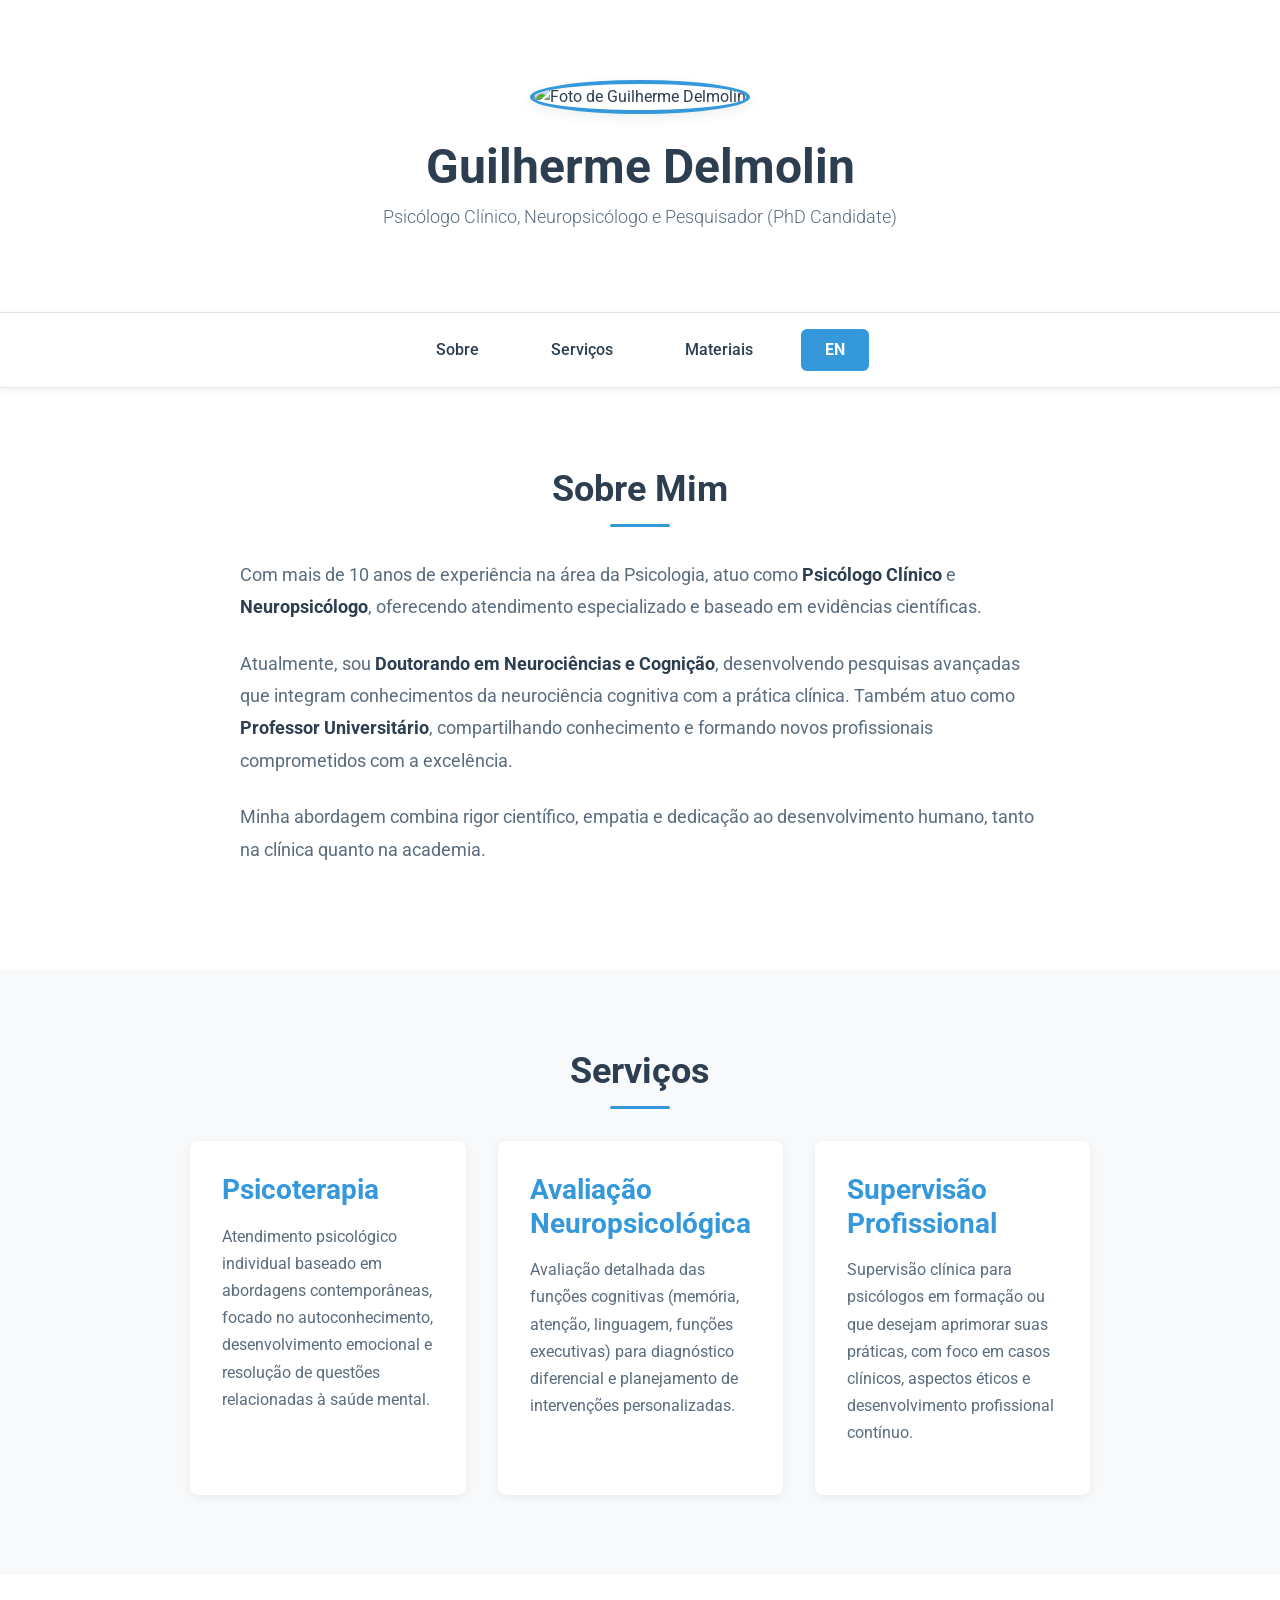
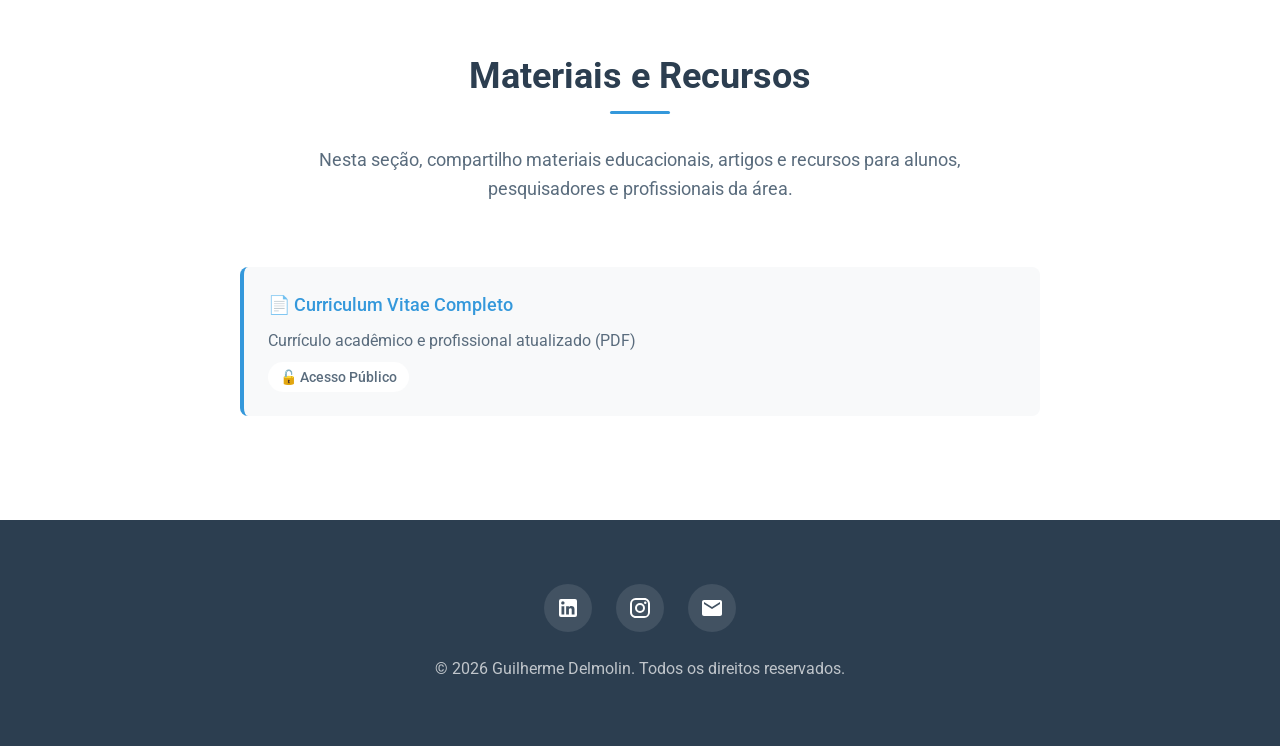
==== index.html @ b28195f4 "Site profissional bilíngue - Guilherme Delmolin" ====
<!DOCTYPE html>
<html lang="pt-BR">
<head>
    <meta charset="UTF-8">
    <meta name="viewport" content="width=device-width, initial-scale=1.0">
    <meta name="description" content="Guilherme Delmolin - Psicólogo Clínico, Neuropsicólogo e Pesquisador (PhD Candidate). Especialista em Psicoterapia, Avaliação Neuropsicológica e Supervisão Profissional com mais de 10 anos de experiência.">
    <meta name="keywords" content="psicólogo, neuropsicólogo, psicoterapia, avaliação neuropsicológica, neurociências, cognição, PhD, pesquisador, professor universitário">
    <meta name="author" content="Guilherme Delmolin">
    
    <!-- Open Graph / Facebook -->
    <meta property="og:type" content="website">
    <meta property="og:url" content="https://delmolin.github.io/">
    <meta property="og:title" content="Guilherme Delmolin - Psicólogo Clínico e Neuropsicólogo">
    <meta property="og:description" content="Psicólogo Clínico, Neuropsicólogo e Pesquisador (PhD Candidate) com mais de 10 anos de experiência.">
    <meta property="og:image" content="https://delmolin.github.io/assets/profile.jpg">
    
    <!-- Twitter -->
    <meta property="twitter:card" content="summary_large_image">
    <meta property="twitter:url" content="https://delmolin.github.io/">
    <meta property="twitter:title" content="Guilherme Delmolin - Psicólogo Clínico e Neuropsicólogo">
    <meta property="twitter:description" content="Psicólogo Clínico, Neuropsicólogo e Pesquisador (PhD Candidate) com mais de 10 anos de experiência.">
    <meta property="twitter:image" content="https://delmolin.github.io/assets/profile.jpg">
    
    <!-- Canonical URL -->
    <link rel="canonical" href="https://delmolin.github.io/">
    
    <title>Guilherme Delmolin - Psicólogo Clínico e Neuropsicólogo</title>
    <link rel="stylesheet" href="style.css">
    <link rel="preconnect" href="https://fonts.googleapis.com">
    <link rel="preconnect" href="https://fonts.gstatic.com" crossorigin>
    <link href="https://fonts.googleapis.com/css2?family=Roboto:wght@300;400;500;700&display=swap" rel="stylesheet">
    
    <!-- Google Analytics -->
    <script async src="https://www.googletagmanager.com/gtag/js?id=G-TLR7DWZ86G"></script>
    <script>
        window.dataLayer = window.dataLayer || [];
        function gtag(){dataLayer.push(arguments);}
        gtag('js', new Date());
        gtag('config', 'G-TLR7DWZ86G');
    </script>
    
    <!-- Structured Data - Schema.org -->
    <script type="application/ld+json">
    {
        "@context": "https://schema.org",
        "@type": "Person",
        "name": "Guilherme Delmolin",
        "jobTitle": "Psicólogo Clínico e Neuropsicólogo",
        "description": "PhD Candidate em Neurociências e Cognição, Professor Universitário",
        "url": "https://delmolin.github.io/",
        "image": "https://delmolin.github.io/assets/profile.jpg",
        "email": "psico.delmolin@gmail.com",
        "sameAs": [
            "https://www.linkedin.com/in/guilhermedelmolin/",
            "https://www.instagram.com/musicadamente"
        ],
        "alumniOf": "Universidade",
        "knowsAbout": ["Psicologia Clínica", "Neuropsicologia", "Neurociências", "Cognição"],
        "memberOf": {
            "@type": "Organization",
            "name": "UFABC"
        }
    }
    </script>
</head>
<body>
    <!-- Header -->
    <header class="header">
        <div class="container">
            <img src="assets/profile.jpg" alt="Foto de Guilherme Delmolin" class="profile-photo">
            <h1 class="name">Guilherme Delmolin</h1>
            <p class="subtitle">Psicólogo Clínico, Neuropsicólogo e Pesquisador (PhD Candidate)</p>
        </div>
    </header>

    <!-- Navigation -->
    <nav class="nav">
        <div class="container">
            <ul class="nav-list">
                <li><a href="#sobre" class="nav-link">Sobre</a></li>
                <li><a href="#servicos" class="nav-link">Serviços</a></li>
                <li><a href="#materiais" class="nav-link">Materiais</a></li>
                <li><a href="en/index.html" class="nav-link lang-switch">EN</a></li>
            </ul>
        </div>
    </nav>

    <!-- Main Content -->
    <main>
        <!-- Seção Sobre -->
        <section id="sobre" class="section section-about">
            <div class="container">
                <h2 class="section-title">Sobre Mim</h2>
                <div class="about-content">
                    <p>
                        Com mais de 10 anos de experiência na área da Psicologia, atuo como <strong>Psicólogo Clínico</strong> e <strong>Neuropsicólogo</strong>, 
                        oferecendo atendimento especializado e baseado em evidências científicas.
                    </p>
                    <p>
                        Atualmente, sou <strong>Doutorando em Neurociências e Cognição</strong>, desenvolvendo pesquisas avançadas que integram 
                        conhecimentos da neurociência cognitiva com a prática clínica. Também atuo como <strong>Professor Universitário</strong>, 
                        compartilhando conhecimento e formando novos profissionais comprometidos com a excelência.
                    </p>
                    <p>
                        Minha abordagem combina rigor científico, empatia e dedicação ao desenvolvimento humano, tanto na clínica quanto na academia.
                    </p>
                </div>
            </div>
        </section>

        <!-- Seção Serviços -->
        <section id="servicos" class="section section-services">
            <div class="container">
                <h2 class="section-title">Serviços</h2>
                <div class="services-grid">
                    <article class="service-card">
                        <h3 class="service-title">Psicoterapia</h3>
                        <p class="service-description">
                            Atendimento psicológico individual baseado em abordagens contemporâneas, focado no autoconhecimento, 
                            desenvolvimento emocional e resolução de questões relacionadas à saúde mental.
                        </p>
                    </article>

                    <article class="service-card">
                        <h3 class="service-title">Avaliação Neuropsicológica</h3>
                        <p class="service-description">
                            Avaliação detalhada das funções cognitivas (memória, atenção, linguagem, funções executivas) 
                            para diagnóstico diferencial e planejamento de intervenções personalizadas.
                        </p>
                    </article>

                    <article class="service-card">
                        <h3 class="service-title">Supervisão Profissional</h3>
                        <p class="service-description">
                            Supervisão clínica para psicólogos em formação ou que desejam aprimorar suas práticas, 
                            com foco em casos clínicos, aspectos éticos e desenvolvimento profissional contínuo.
                        </p>
                    </article>
                </div>
            </div>
        </section>

        <!-- Seção Materiais -->
        <section id="materiais" class="section section-materials">
            <div class="container">
                <h2 class="section-title">Materiais e Recursos</h2>
                <p class="materials-intro">
                    Nesta seção, compartilho materiais educacionais, artigos e recursos para alunos, 
                    pesquisadores e profissionais da área.
                </p>
                
                <!-- 
                ═══════════════════════════════════════════════════════════════════════════════
                📚 TUTORIAL: Como Adicionar Novos Links do Google Drive
                ═══════════════════════════════════════════════════════════════════════════════
                
                PASSO 1: Prepare o link do Google Drive
                ─────────────────────────────────────────────────
                1. Acesse seu Google Drive e localize o arquivo/pasta
                2. Clique com botão direito → "Compartilhar"
                3. Defina as permissões:
                   • Público: "Qualquer pessoa com o link"
                   • Restrito: "Restrito" (apenas pessoas específicas)
                4. Copie o link gerado
                
                PASSO 2: Adicione o item na lista abaixo
                ─────────────────────────────────────────────────
                Use este modelo (copie e cole):
                
                    <li class="material-item">
                        <a href="SEU_LINK_AQUI" target="_blank" rel="noopener noreferrer" class="material-link">
                            📄 Título do Material
                        </a>
                        <span class="material-description">Breve descrição do conteúdo</span>
                        <span class="material-access">🔓 Acesso Público</span>
                    </li>
                
                PASSO 3: Personalize o conteúdo
                ─────────────────────────────────────────────────
                • Substitua "SEU_LINK_AQUI" pelo link do Google Drive
                • Altere "Título do Material" para o nome do documento
                • Escreva uma descrição breve (1 linha)
                • Troque o ícone de acesso:
                  🔓 Acesso Público  OU  🔒 Restrito a Alunos
                
                EXEMPLO COMPLETO:
                ─────────────────────────────────────────────────
                
                    <li class="material-item">
                        <a href="https://drive.google.com/file/d/ABC123/view?usp=sharing" 
                           target="_blank" rel="noopener noreferrer" class="material-link">
                            📄 Slides - Introdução à Neuropsicologia
                        </a>
                        <span class="material-description">Material de apoio para aula inaugural (PDF, 45 slides)</span>
                        <span class="material-access">🔒 Restrito a Alunos</span>
                    </li>
                
                DICAS:
                ─────────────────────────────────────────────────
                ✓ Use emojis para categorizar: 📄 PDF, 📊 Planilha, 📹 Vídeo, 📁 Pasta
                ✓ Seja específico na descrição (tipo de arquivo, número de páginas, tema)
                ✓ Mantenha a ordem alfabética ou por tema
                ✓ Teste o link antes de publicar
                
                ═══════════════════════════════════════════════════════════════════════════════
                -->
                
                <ul class="materials-list">
                    <!-- Exemplo 1: CV para Download (já existe no projeto) -->
                    <li class="material-item">
                        <a href="assets/cv_completo.pdf" target="_blank" rel="noopener noreferrer" class="material-link">
                            📄 Curriculum Vitae Completo
                        </a>
                        <span class="material-description">Currículo acadêmico e profissional atualizado (PDF)</span>
                        <span class="material-access">🔓 Acesso Público</span>
                    </li>
                    
                    <!-- ADICIONE NOVOS MATERIAIS ABAIXO DESTA LINHA -->
                    <!-- Copie o modelo do tutorial acima e personalize conforme necessário -->
                    
                </ul>
            </div>
        </section>
    </main>

    <!-- Footer -->
    <footer class="footer">
        <div class="container">
            <div class="footer-content">
                <div class="footer-social">
                    <a href="https://www.linkedin.com/in/guilhermedelmolin/" target="_blank" rel="noopener noreferrer" class="social-link" aria-label="LinkedIn">
                        <svg width="24" height="24" viewBox="0 0 24 24" fill="currentColor">
                            <path d="M19 3a2 2 0 0 1 2 2v14a2 2 0 0 1-2 2H5a2 2 0 0 1-2-2V5a2 2 0 0 1 2-2h14m-.5 15.5v-5.3a3.26 3.26 0 0 0-3.26-3.26c-.85 0-1.84.52-2.32 1.3v-1.11h-2.79v8.37h2.79v-4.93c0-.77.62-1.4 1.39-1.4a1.4 1.4 0 0 1 1.4 1.4v4.93h2.79M6.88 8.56a1.68 1.68 0 0 0 1.68-1.68c0-.93-.75-1.69-1.68-1.69a1.69 1.69 0 0 0-1.69 1.69c0 .93.76 1.68 1.69 1.68m1.39 9.94v-8.37H5.5v8.37h2.77z"/>
                        </svg>
                    </a>
                    <a href="https://www.instagram.com/musicadamente" target="_blank" rel="noopener noreferrer" class="social-link" aria-label="Instagram">
                        <svg width="24" height="24" viewBox="0 0 24 24" fill="currentColor">
                            <path d="M7.8 2h8.4C19.4 2 22 4.6 22 7.8v8.4a5.8 5.8 0 0 1-5.8 5.8H7.8C4.6 22 2 19.4 2 16.2V7.8A5.8 5.8 0 0 1 7.8 2m-.2 2A3.6 3.6 0 0 0 4 7.6v8.8C4 18.39 5.61 20 7.6 20h8.8a3.6 3.6 0 0 0 3.6-3.6V7.6C20 5.61 18.39 4 16.4 4H7.6m9.65 1.5a1.25 1.25 0 0 1 1.25 1.25A1.25 1.25 0 0 1 17.25 8 1.25 1.25 0 0 1 16 6.75a1.25 1.25 0 0 1 1.25-1.25M12 7a5 5 0 0 1 5 5 5 5 0 0 1-5 5 5 5 0 0 1-5-5 5 5 0 0 1 5-5m0 2a3 3 0 0 0-3 3 3 3 0 0 0 3 3 3 3 0 0 0 3-3 3 3 0 0 0-3-3z"/>
                        </svg>
                    </a>
                    <a href="mailto:psico.delmolin@gmail.com" class="social-link" aria-label="E-mail">
                        <svg width="24" height="24" viewBox="0 0 24 24" fill="currentColor">
                            <path d="M20 4H4c-1.1 0-1.99.9-1.99 2L2 18c0 1.1.9 2 2 2h16c1.1 0 2-.9 2-2V6c0-1.1-.9-2-2-2zm0 4l-8 5-8-5V6l8 5 8-5v2z"/>
                        </svg>
                    </a>
                </div>
                <p class="footer-copyright">
                    &copy; 2026 Guilherme Delmolin. Todos os direitos reservados.
                </p>
            </div>
        </div>
    </footer>
</body>
</html>
---- style.css ----
/* ═══════════════════════════════════════════════════════════════════════════
   GUILHERME DELMOLIN - PROFESSIONAL WEBSITE
   Site Profissional Minimalista e Responsivo
   ═══════════════════════════════════════════════════════════════════════════ */

/* ─────────────────────────────────────────────────────────────────────────
   1. RESET & BASE STYLES
   ───────────────────────────────────────────────────────────────────────── */

* {
    margin: 0;
    padding: 0;
    box-sizing: border-box;
}

:root {
    /* Paleta de Cores */
    --color-background: #F8F9FA;      /* Off-white (fundo) */
    --color-text-primary: #2C3E50;    /* Cinza chumbo (texto principal) */
    --color-text-secondary: #5A6C7D;  /* Cinza médio (texto secundário) */
    --color-accent: #3498DB;          /* Azul sóbrio (destaques) */
    --color-accent-hover: #2980B9;    /* Azul escuro (hover) */
    --color-white: #FFFFFF;           /* Branco puro */
    --color-border: #E1E8ED;          /* Borda clara */
    --color-shadow: rgba(44, 62, 80, 0.08); /* Sombra suave */
    
    /* Tipografia */
    --font-primary: 'Roboto', -apple-system, BlinkMacSystemFont, 'Segoe UI', sans-serif;
    --font-weight-light: 300;
    --font-weight-regular: 400;
    --font-weight-medium: 500;
    --font-weight-bold: 700;
    
    /* Espaçamentos */
    --spacing-xs: 0.5rem;   /* 8px */
    --spacing-sm: 1rem;     /* 16px */
    --spacing-md: 1.5rem;   /* 24px */
    --spacing-lg: 2rem;     /* 32px */
    --spacing-xl: 3rem;     /* 48px */
    --spacing-xxl: 4rem;    /* 64px */
    
    /* Tamanhos de Fonte */
    --font-size-xs: 0.875rem;   /* 14px */
    --font-size-sm: 1rem;       /* 16px */
    --font-size-md: 1.125rem;   /* 18px */
    --font-size-lg: 1.5rem;     /* 24px */
    --font-size-xl: 2rem;       /* 32px */
    --font-size-xxl: 2.5rem;    /* 40px */
    
    /* Container */
    --container-max-width: 1200px;
    --container-padding: var(--spacing-md);
    
    /* Transições */
    --transition-fast: 0.2s ease;
    --transition-normal: 0.3s ease;
}

html {
    scroll-behavior: smooth;
    font-size: 16px;
}

body {
    font-family: var(--font-primary);
    font-weight: var(--font-weight-regular);
    line-height: 1.6;
    color: var(--color-text-primary);
    background-color: var(--color-background);
    -webkit-font-smoothing: antialiased;
    -moz-osx-font-smoothing: grayscale;
}

/* ─────────────────────────────────────────────────────────────────────────
   2. TYPOGRAPHY
   ───────────────────────────────────────────────────────────────────────── */

h1, h2, h3, h4, h5, h6 {
    font-weight: var(--font-weight-bold);
    line-height: 1.2;
    margin-bottom: var(--spacing-sm);
    color: var(--color-text-primary);
}

h1 {
    font-size: var(--font-size-xl);
}

h2 {
    font-size: var(--font-size-lg);
}

h3 {
    font-size: var(--font-size-md);
}

p {
    margin-bottom: var(--spacing-sm);
    color: var(--color-text-secondary);
}

a {
    color: var(--color-accent);
    text-decoration: none;
    transition: color var(--transition-fast);
}

a:hover {
    color: var(--color-accent-hover);
}

strong {
    font-weight: var(--font-weight-bold);
    color: var(--color-text-primary);
}

/* ─────────────────────────────────────────────────────────────────────────
   3. LAYOUT UTILITIES
   ───────────────────────────────────────────────────────────────────────── */

.container {
    max-width: var(--container-max-width);
    margin: 0 auto;
    padding: 0 var(--container-padding);
}

.section {
    padding: var(--spacing-xl) 0;
}

/* ─────────────────────────────────────────────────────────────────────────
   4. HEADER
   ───────────────────────────────────────────────────────────────────────── */

.header {
    background-color: var(--color-white);
    padding: var(--spacing-xxl) 0;
    text-align: center;
    border-bottom: 1px solid var(--color-border);
}

.profile-photo {
    width: 150px;
    height: 150px;
    border-radius: 50%;
    object-fit: cover;
    margin-bottom: var(--spacing-md);
    border: 4px solid var(--color-accent);
    box-shadow: 0 4px 12px var(--color-shadow);
    transition: transform var(--transition-normal);
}

.profile-photo:hover {
    transform: scale(1.05);
}

.name {
    font-size: var(--font-size-xxl);
    font-weight: var(--font-weight-bold);
    color: var(--color-text-primary);
    margin-bottom: var(--spacing-xs);
}

.subtitle {
    font-size: var(--font-size-md);
    font-weight: var(--font-weight-light);
    color: var(--color-text-secondary);
    max-width: 600px;
    margin: 0 auto;
}

/* ─────────────────────────────────────────────────────────────────────────
   5. NAVIGATION
   ───────────────────────────────────────────────────────────────────────── */

.nav {
    background-color: var(--color-white);
    border-bottom: 1px solid var(--color-border);
    position: sticky;
    top: 0;
    z-index: 1000;
    box-shadow: 0 2px 8px var(--color-shadow);
}

.nav-list {
    list-style: none;
    display: flex;
    justify-content: center;
    align-items: center;
    flex-wrap: wrap;
    gap: var(--spacing-xs);
    padding: var(--spacing-sm) 0;
}

.nav-link {
    display: block;
    padding: var(--spacing-xs) var(--spacing-md);
    font-weight: var(--font-weight-medium);
    color: var(--color-text-primary);
    border-radius: 6px;
    transition: all var(--transition-fast);
}

.nav-link:hover {
    background-color: var(--color-background);
    color: var(--color-accent);
}

.nav-link.lang-switch {
    background-color: var(--color-accent);
    color: var(--color-white);
    font-weight: var(--font-weight-bold);
    padding: var(--spacing-xs) var(--spacing-md);
}

.nav-link.lang-switch:hover {
    background-color: var(--color-accent-hover);
    color: var(--color-white);
}

/* ─────────────────────────────────────────────────────────────────────────
   6. SECTIONS
   ───────────────────────────────────────────────────────────────────────── */

.section-title {
    font-size: var(--font-size-xl);
    text-align: center;
    margin-bottom: var(--spacing-lg);
    color: var(--color-text-primary);
    position: relative;
    padding-bottom: var(--spacing-sm);
}

.section-title::after {
    content: '';
    position: absolute;
    bottom: 0;
    left: 50%;
    transform: translateX(-50%);
    width: 60px;
    height: 3px;
    background-color: var(--color-accent);
    border-radius: 2px;
}

/* ─────────────────────────────────────────────────────────────────────────
   7. ABOUT SECTION
   ───────────────────────────────────────────────────────────────────────── */

.section-about {
    background-color: var(--color-white);
}

.about-content {
    max-width: 800px;
    margin: 0 auto;
    font-size: var(--font-size-md);
    line-height: 1.8;
}

.about-content p {
    margin-bottom: var(--spacing-md);
}

/* ─────────────────────────────────────────────────────────────────────────
   8. SERVICES SECTION
   ───────────────────────────────────────────────────────────────────────── */

.section-services {
    background-color: var(--color-background);
}

.services-grid {
    display: grid;
    grid-template-columns: 1fr;
    gap: var(--spacing-lg);
    max-width: 900px;
    margin: 0 auto;
}

.service-card {
    background-color: var(--color-white);
    padding: var(--spacing-lg);
    border-radius: 8px;
    box-shadow: 0 2px 8px var(--color-shadow);
    transition: transform var(--transition-normal), box-shadow var(--transition-normal);
}

.service-card:hover {
    transform: translateY(-4px);
    box-shadow: 0 4px 16px var(--color-shadow);
}

.service-title {
    font-size: var(--font-size-lg);
    color: var(--color-accent);
    margin-bottom: var(--spacing-sm);
}

.service-description {
    font-size: var(--font-size-sm);
    line-height: 1.7;
    color: var(--color-text-secondary);
}

/* ─────────────────────────────────────────────────────────────────────────
   9. MATERIALS SECTION
   ───────────────────────────────────────────────────────────────────────── */

.section-materials {
    background-color: var(--color-white);
}

.materials-intro {
    text-align: center;
    font-size: var(--font-size-md);
    max-width: 700px;
    margin: 0 auto var(--spacing-xl) auto;
    color: var(--color-text-secondary);
}

.materials-list {
    list-style: none;
    max-width: 800px;
    margin: 0 auto;
}

.material-item {
    background-color: var(--color-background);
    padding: var(--spacing-md);
    margin-bottom: var(--spacing-md);
    border-radius: 8px;
    border-left: 4px solid var(--color-accent);
    transition: transform var(--transition-fast), box-shadow var(--transition-fast);
}

.material-item:hover {
    transform: translateX(4px);
    box-shadow: 0 2px 8px var(--color-shadow);
}

.material-link {
    font-size: var(--font-size-md);
    font-weight: var(--font-weight-medium);
    color: var(--color-accent);
    display: block;
    margin-bottom: var(--spacing-xs);
}

.material-link:hover {
    color: var(--color-accent-hover);
}

.material-description {
    display: block;
    font-size: var(--font-size-sm);
    color: var(--color-text-secondary);
    margin-bottom: var(--spacing-xs);
}

.material-access {
    display: inline-block;
    font-size: var(--font-size-xs);
    padding: 4px 12px;
    background-color: var(--color-white);
    border-radius: 20px;
    font-weight: var(--font-weight-medium);
    color: var(--color-text-secondary);
}

/* ─────────────────────────────────────────────────────────────────────────
   10. FOOTER
   ───────────────────────────────────────────────────────────────────────── */

.footer {
    background-color: var(--color-text-primary);
    color: var(--color-white);
    padding: var(--spacing-xl) 0;
    text-align: center;
}

.footer-content {
    display: flex;
    flex-direction: column;
    align-items: center;
    gap: var(--spacing-md);
}

.footer-social {
    display: flex;
    gap: var(--spacing-md);
}

.social-link {
    display: flex;
    align-items: center;
    justify-content: center;
    width: 48px;
    height: 48px;
    background-color: rgba(255, 255, 255, 0.1);
    border-radius: 50%;
    color: var(--color-white);
    transition: all var(--transition-fast);
}

.social-link:hover {
    background-color: var(--color-accent);
    color: var(--color-white);
    transform: translateY(-3px);
}

.social-link svg {
    width: 24px;
    height: 24px;
}

.footer-copyright {
    font-size: var(--font-size-sm);
    color: rgba(255, 255, 255, 0.7);
    margin: 0;
}

/* ─────────────────────────────────────────────────────────────────────────
   11. RESPONSIVE DESIGN - TABLET (768px+)
   ───────────────────────────────────────────────────────────────────────── */

@media (min-width: 768px) {
    :root {
        --font-size-xs: 0.875rem;   /* 14px */
        --font-size-sm: 1rem;       /* 16px */
        --font-size-md: 1.125rem;   /* 18px */
        --font-size-lg: 1.75rem;    /* 28px */
        --font-size-xl: 2.25rem;    /* 36px */
        --font-size-xxl: 3rem;      /* 48px */
    }
    
    .profile-photo {
        width: 180px;
        height: 180px;
    }
    
    .services-grid {
        grid-template-columns: repeat(2, 1fr);
    }
    
    .nav-list {
        gap: var(--spacing-md);
    }
}

/* ─────────────────────────────────────────────────────────────────────────
   12. RESPONSIVE DESIGN - DESKTOP (1024px+)
   ───────────────────────────────────────────────────────────────────────── */

@media (min-width: 1024px) {
    :root {
        --spacing-xl: 4rem;     /* 64px */
        --spacing-xxl: 5rem;    /* 80px */
    }
    
    .profile-photo {
        width: 200px;
        height: 200px;
    }
    
    .services-grid {
        grid-template-columns: repeat(3, 1fr);
    }
    
    .section {
        padding: var(--spacing-xxl) 0;
    }
}

/* ─────────────────────────────────────────────────────────────────────────
   13. ACCESSIBILITY & UTILITIES
   ───────────────────────────────────────────────────────────────────────── */

/* Focus styles para navegação por teclado */
a:focus,
button:focus {
    outline: 2px solid var(--color-accent);
    outline-offset: 2px;
}

/* Remove outline para usuários de mouse */
a:focus:not(:focus-visible),
button:focus:not(:focus-visible) {
    outline: none;
}

/* Animações suaves para elementos que entram na tela */
@media (prefers-reduced-motion: reduce) {
    * {
        animation-duration: 0.01ms !important;
        animation-iteration-count: 1 !important;
        transition-duration: 0.01ms !important;
    }
}

/* Print styles */
@media print {
    .nav,
    .footer-social {
        display: none;
    }
    
    body {
        background-color: white;
    }
    
    .section {
        page-break-inside: avoid;
    }
}
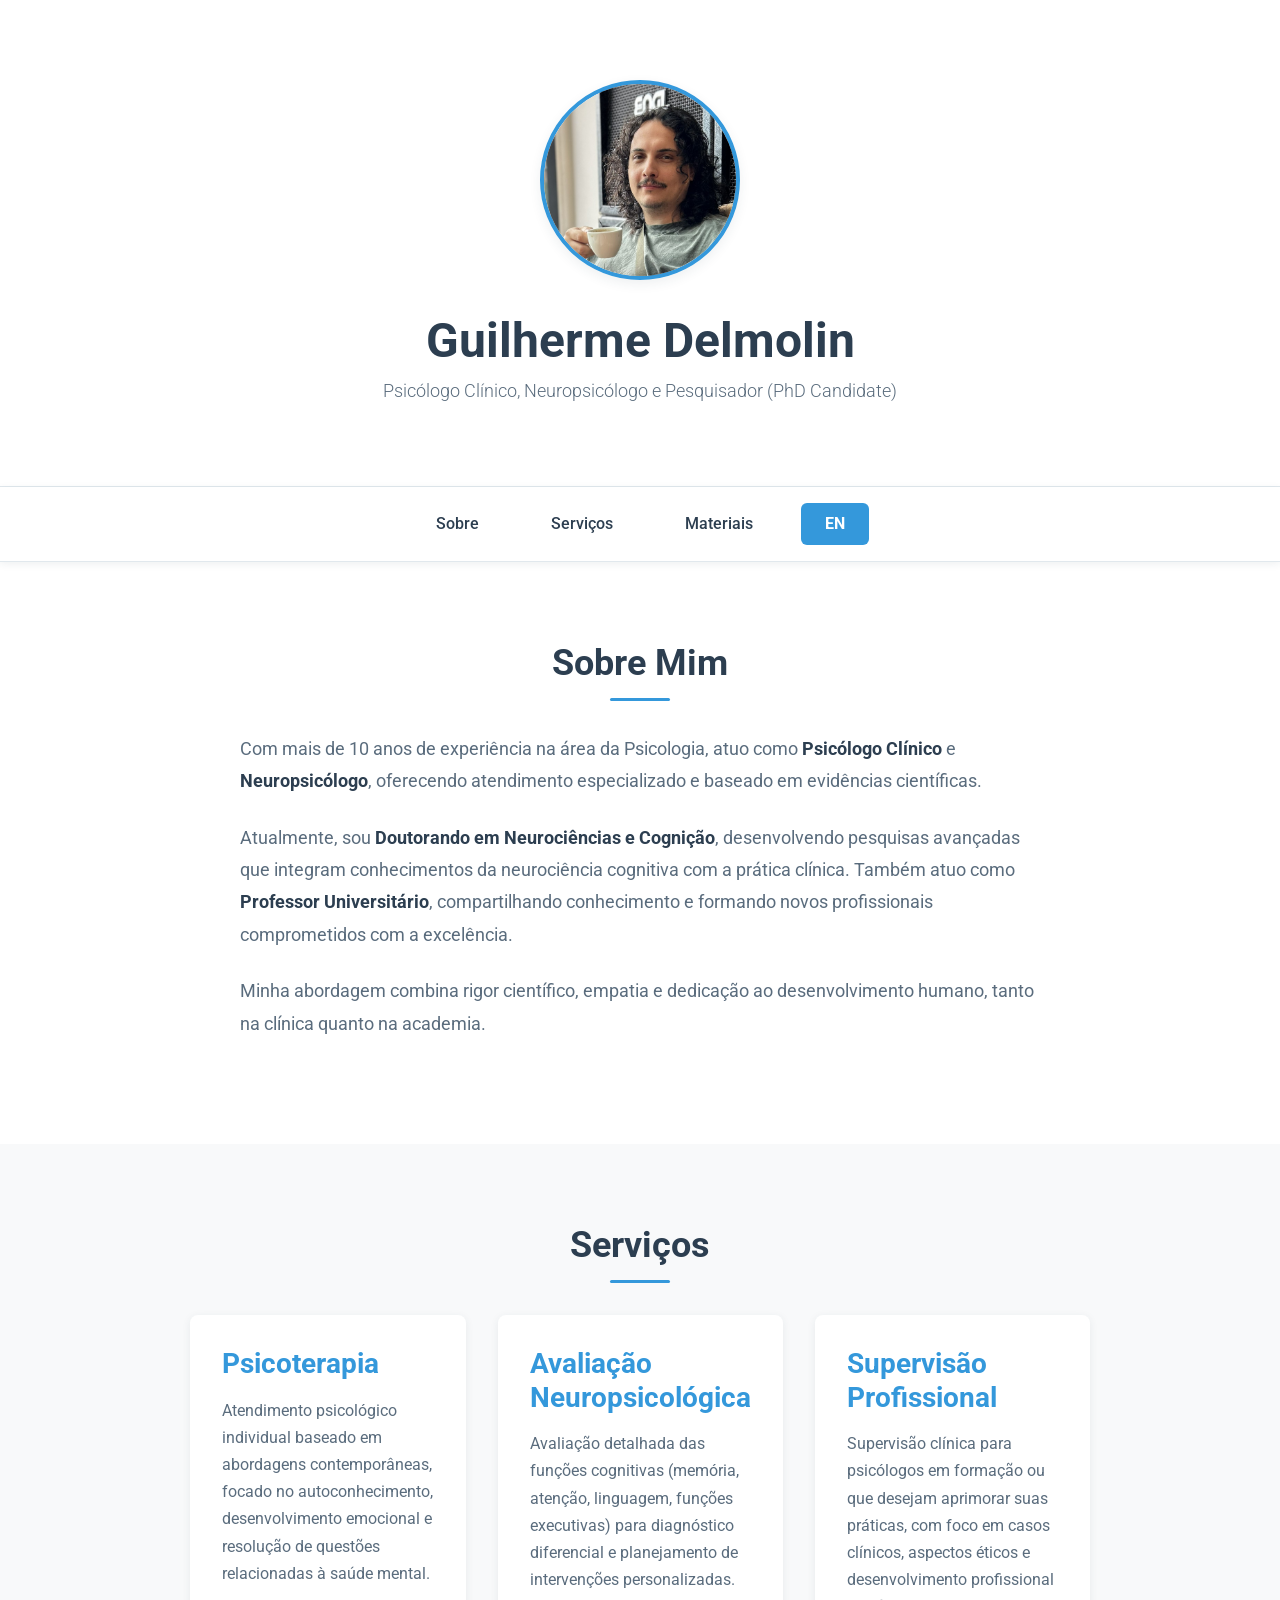
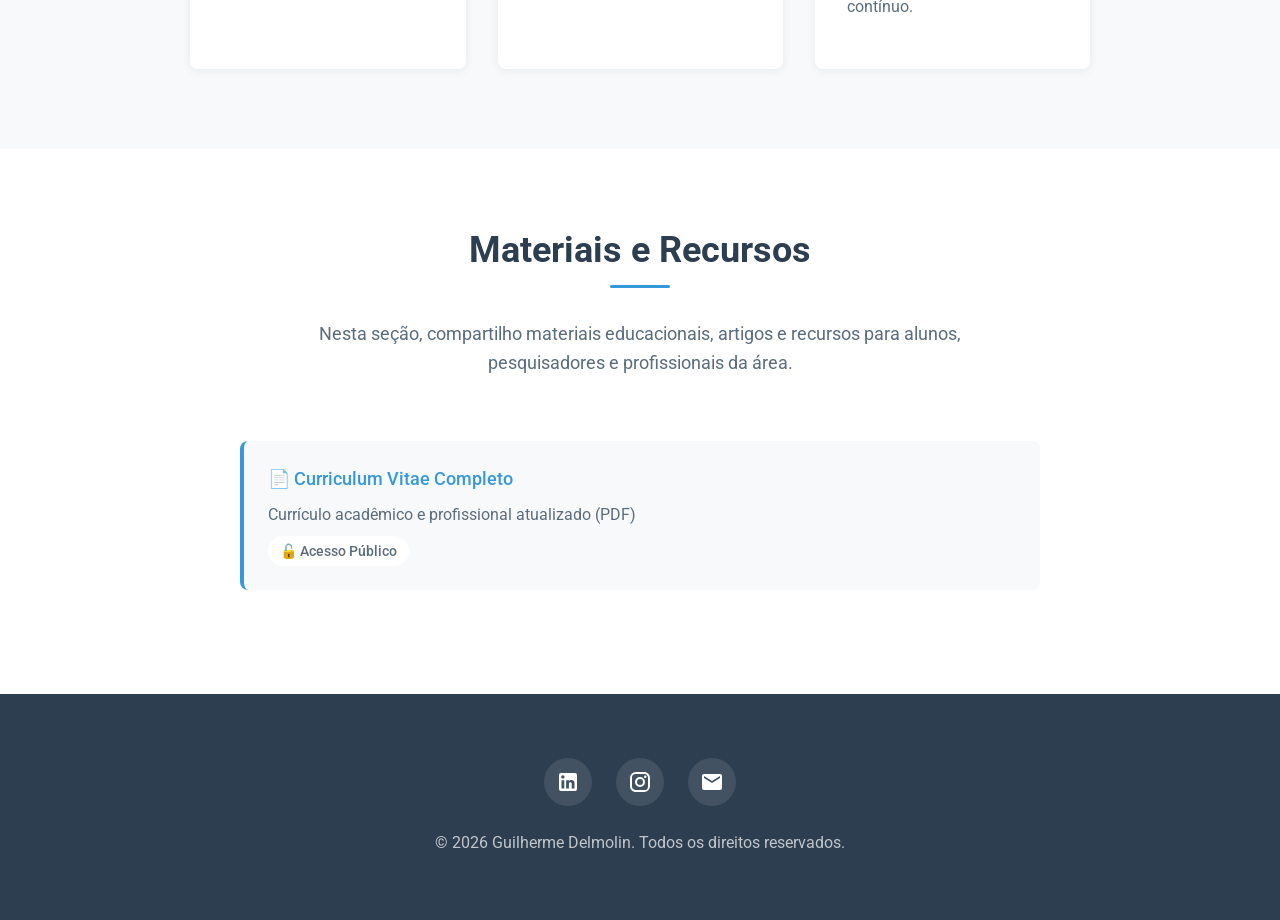
==== commit ebdebdbd: "Corrigir extensões dos arquivos e atualizar URLs para delmoling.github.io" ====
(no text change in the page or its own stylesheets)
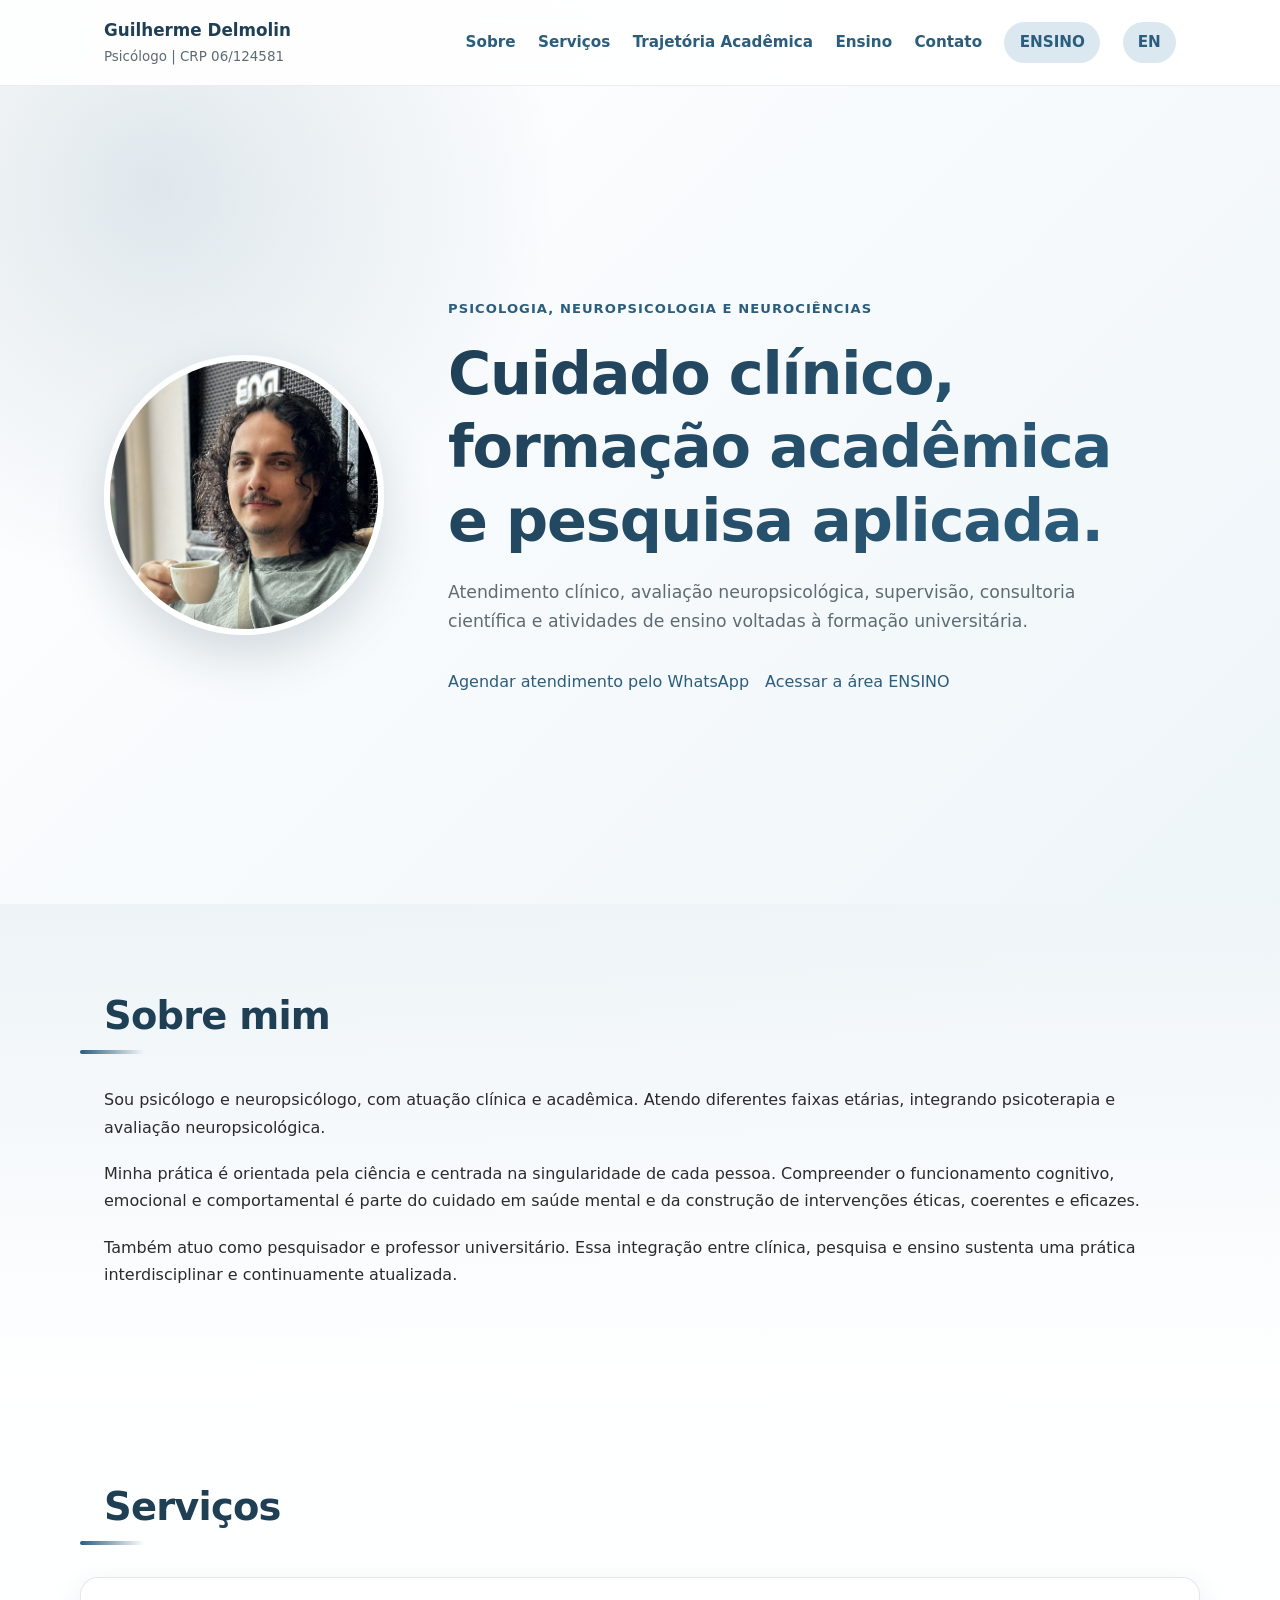
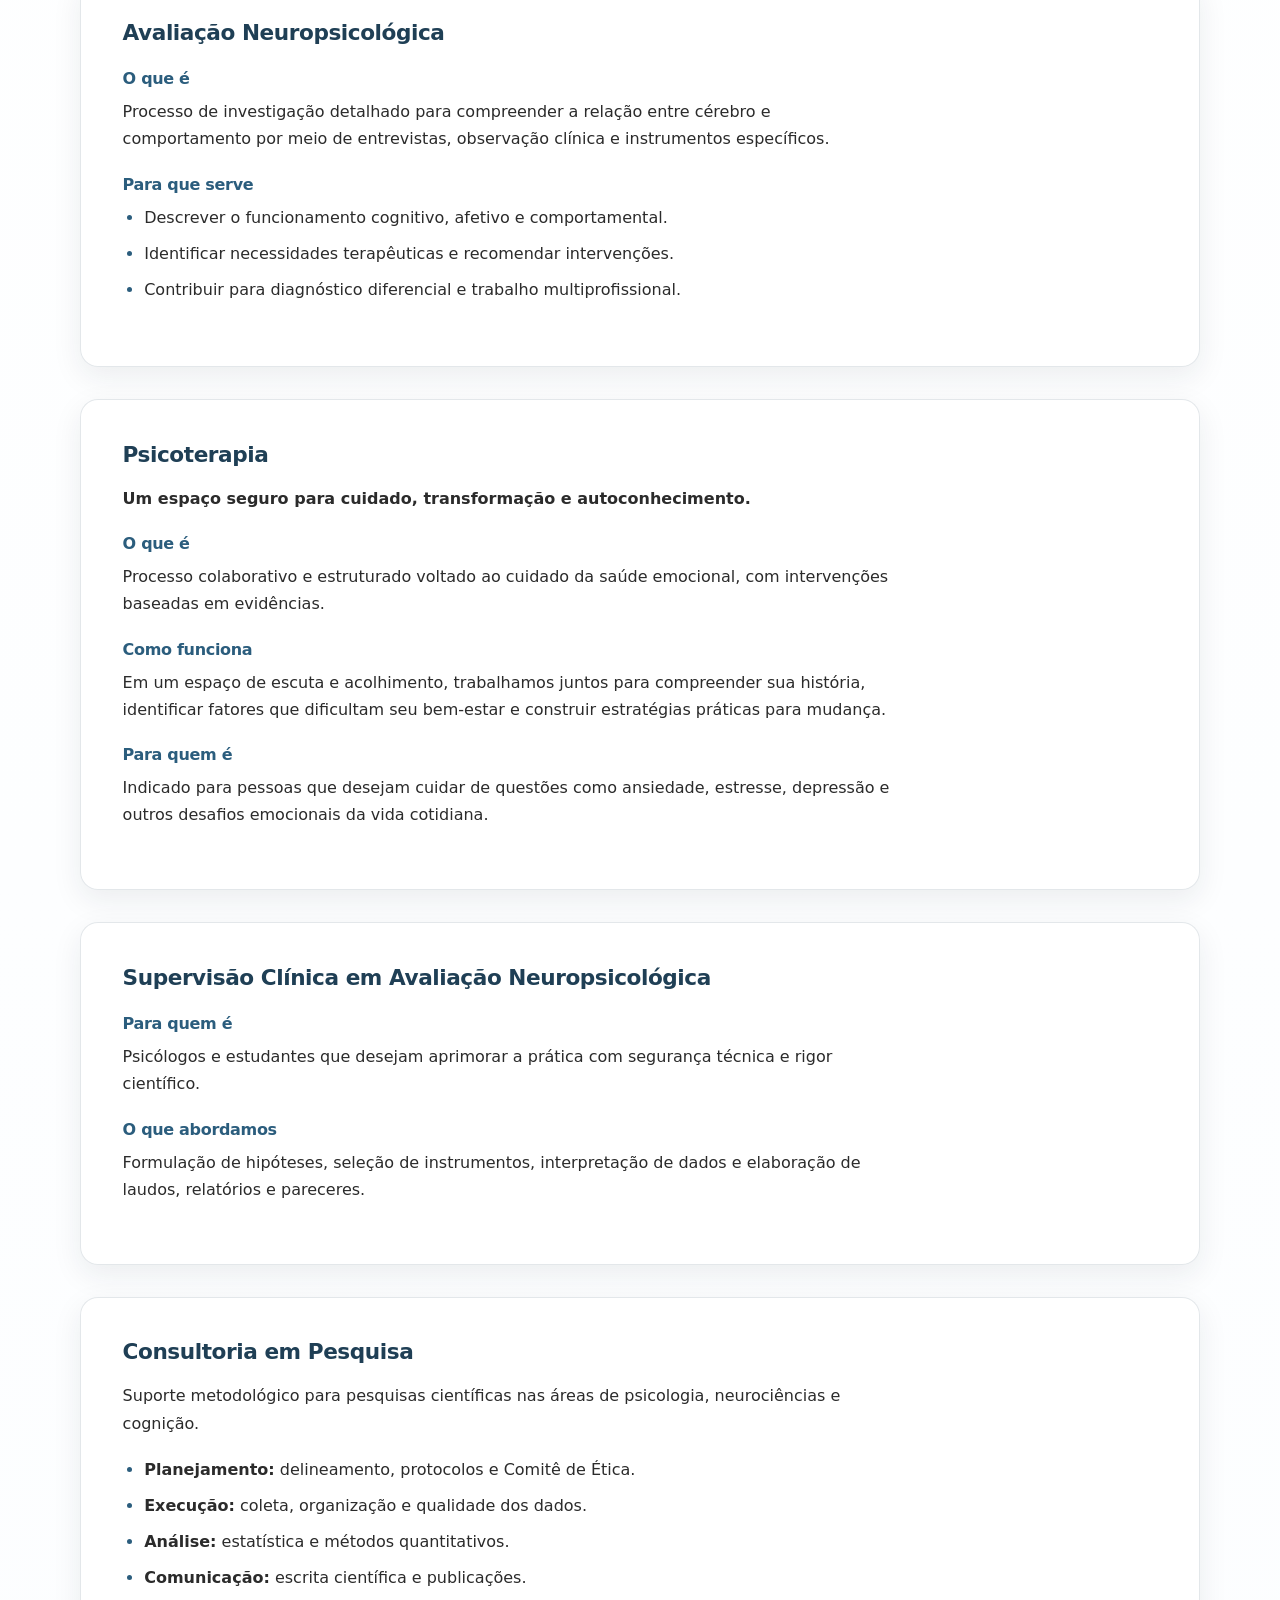
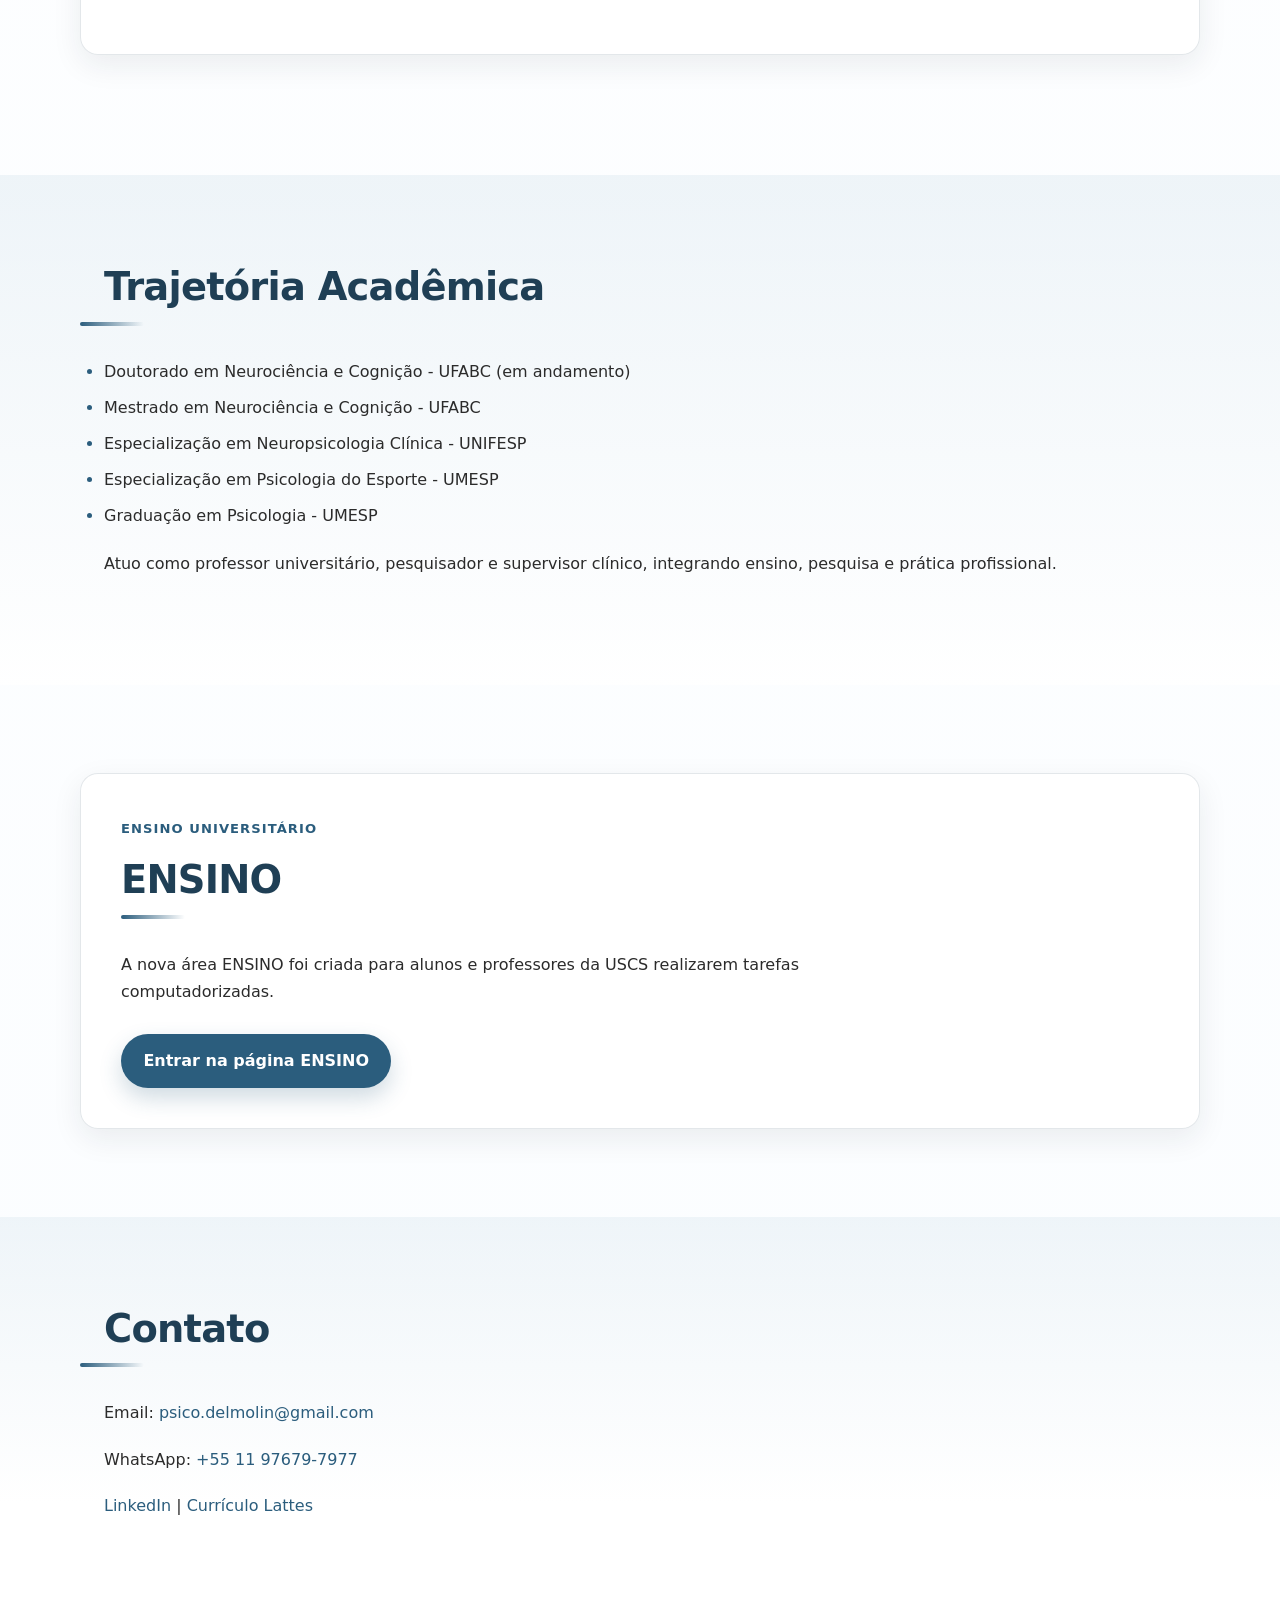
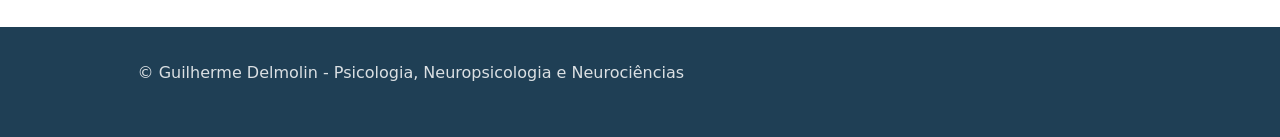
==== commit dd2c1ed4: "Update ENSINO Stroop v1.1 instructions and Supabase SQL analysis playbook" ====
--- a/index.html
+++ b/index.html
@@ -1,254 +1,189 @@
 <!DOCTYPE html>
 <html lang="pt-BR">
 <head>
-    <meta charset="UTF-8">
-    <meta name="viewport" content="width=device-width, initial-scale=1.0">
-    <meta name="description" content="Guilherme Delmolin - Psicólogo Clínico, Neuropsicólogo e Pesquisador (PhD Candidate). Especialista em Psicoterapia, Avaliação Neuropsicológica e Supervisão Profissional com mais de 10 anos de experiência.">
-    <meta name="keywords" content="psicólogo, neuropsicólogo, psicoterapia, avaliação neuropsicológica, neurociências, cognição, PhD, pesquisador, professor universitário">
-    <meta name="author" content="Guilherme Delmolin">
-    
-    <!-- Open Graph / Facebook -->
-    <meta property="og:type" content="website">
-    <meta property="og:url" content="https://delmolin.github.io/">
-    <meta property="og:title" content="Guilherme Delmolin - Psicólogo Clínico e Neuropsicólogo">
-    <meta property="og:description" content="Psicólogo Clínico, Neuropsicólogo e Pesquisador (PhD Candidate) com mais de 10 anos de experiência.">
-    <meta property="og:image" content="https://delmolin.github.io/assets/profile.jpg">
-    
-    <!-- Twitter -->
-    <meta property="twitter:card" content="summary_large_image">
-    <meta property="twitter:url" content="https://delmolin.github.io/">
-    <meta property="twitter:title" content="Guilherme Delmolin - Psicólogo Clínico e Neuropsicólogo">
-    <meta property="twitter:description" content="Psicólogo Clínico, Neuropsicólogo e Pesquisador (PhD Candidate) com mais de 10 anos de experiência.">
-    <meta property="twitter:image" content="https://delmolin.github.io/assets/profile.jpg">
-    
-    <!-- Canonical URL -->
-    <link rel="canonical" href="https://delmolin.github.io/">
-    
-    <title>Guilherme Delmolin - Psicólogo Clínico e Neuropsicólogo</title>
-    <link rel="stylesheet" href="style.css">
-    <link rel="preconnect" href="https://fonts.googleapis.com">
-    <link rel="preconnect" href="https://fonts.gstatic.com" crossorigin>
-    <link href="https://fonts.googleapis.com/css2?family=Roboto:wght@300;400;500;700&display=swap" rel="stylesheet">
-    
-    <!-- Google Analytics -->
-    <script async src="https://www.googletagmanager.com/gtag/js?id=G-TLR7DWZ86G"></script>
-    <script>
-        window.dataLayer = window.dataLayer || [];
-        function gtag(){dataLayer.push(arguments);}
-        gtag('js', new Date());
-        gtag('config', 'G-TLR7DWZ86G');
-    </script>
-    
-    <!-- Structured Data - Schema.org -->
-    <script type="application/ld+json">
-    {
-        "@context": "https://schema.org",
-        "@type": "Person",
-        "name": "Guilherme Delmolin",
-        "jobTitle": "Psicólogo Clínico e Neuropsicólogo",
-        "description": "PhD Candidate em Neurociências e Cognição, Professor Universitário",
-        "url": "https://delmolin.github.io/",
-        "image": "https://delmolin.github.io/assets/profile.jpg",
-        "email": "psico.delmolin@gmail.com",
-        "sameAs": [
-            "https://www.linkedin.com/in/guilhermedelmolin/",
-            "https://www.instagram.com/musicadamente"
-        ],
-        "alumniOf": "Universidade",
-        "knowsAbout": ["Psicologia Clínica", "Neuropsicologia", "Neurociências", "Cognição"],
-        "memberOf": {
-            "@type": "Organization",
-            "name": "UFABC"
-        }
-    }
-    </script>
+  <meta charset="UTF-8">
+  <meta name="viewport" content="width=device-width, initial-scale=1.0">
+  <title>Psicologia e Neuropsicologia | Guilherme Delmolin</title>
+  <meta
+    name="description"
+    content="Psic&oacute;logo e neuropsic&oacute;logo com atua&ccedil;&atilde;o cl&iacute;nica, acad&ecirc;mica e cient&iacute;fica. Atendimento psicol&oacute;gico, avalia&ccedil;&atilde;o neuropsicol&oacute;gica, supervis&atilde;o cl&iacute;nica, consultoria em pesquisa e ensino universit&aacute;rio."
+  >
+  <link rel="canonical" href="https://delmoling.github.io/">
+  <link rel="alternate" hreflang="pt-BR" href="https://delmoling.github.io/">
+  <link rel="alternate" hreflang="en" href="https://delmoling.github.io/en/index.html">
+  <link rel="alternate" hreflang="x-default" href="https://delmoling.github.io/">
+  <link rel="stylesheet" href="style-refined.css">
 </head>
 <body>
-    <!-- Header -->
-    <header class="header">
-        <div class="container">
-            <img src="assets/profile.jpg" alt="Foto de Guilherme Delmolin" class="profile-photo">
-            <h1 class="name">Guilherme Delmolin</h1>
-            <p class="subtitle">Psicólogo Clínico, Neuropsicólogo e Pesquisador (PhD Candidate)</p>
+  <header>
+    <nav aria-label="Menu principal">
+      <div class="nav-brand">
+        <span class="brand-name">Guilherme Delmolin</span>
+        <span class="brand-subtitle">Psic&oacute;logo | CRP 06/124581</span>
+      </div>
+      <ul>
+        <li><a href="#sobre">Sobre</a></li>
+        <li><a href="#servicos">Servi&ccedil;os</a></li>
+        <li><a href="#academico">Trajet&oacute;ria Acad&ecirc;mica</a></li>
+        <li><a href="#ensino">Ensino</a></li>
+        <li><a href="#contato">Contato</a></li>
+        <li><a href="ensino/index.html">ENSINO</a></li>
+        <li><a href="en/index.html" lang="en">EN</a></li>
+      </ul>
+    </nav>
+  </header>
+
+  <main>
+    <section id="hero">
+      <div class="hero-content">
+        <img src="assets/profile.jpg" alt="Foto de Guilherme Delmolin" class="hero-photo">
+        <div class="hero-text">
+          <p class="eyebrow">Psicologia, Neuropsicologia e Neuroci&ecirc;ncias</p>
+          <h1>Cuidado cl&iacute;nico, forma&ccedil;&atilde;o acad&ecirc;mica e pesquisa aplicada.</h1>
+          <p>
+            Atendimento cl&iacute;nico, avalia&ccedil;&atilde;o neuropsicol&oacute;gica, supervis&atilde;o,
+            consultoria cient&iacute;fica e atividades de ensino voltadas &agrave; forma&ccedil;&atilde;o
+            universit&aacute;ria.
+          </p>
+          <div class="hero-buttons">
+            <a href="https://wa.me/5511976797977">Agendar atendimento pelo WhatsApp</a>
+            <a href="ensino/index.html">Acessar a &aacute;rea ENSINO</a>
+          </div>
         </div>
-    </header>
+      </div>
+    </section>
 
-    <!-- Navigation -->
-    <nav class="nav">
-        <div class="container">
-            <ul class="nav-list">
-                <li><a href="#sobre" class="nav-link">Sobre</a></li>
-                <li><a href="#servicos" class="nav-link">Serviços</a></li>
-                <li><a href="#materiais" class="nav-link">Materiais</a></li>
-                <li><a href="en/index.html" class="nav-link lang-switch">EN</a></li>
-            </ul>
-        </div>
-    </nav>
+    <section id="sobre">
+      <h2>Sobre mim</h2>
+      <p>
+        Sou psic&oacute;logo e neuropsic&oacute;logo, com atua&ccedil;&atilde;o cl&iacute;nica e acad&ecirc;mica.
+        Atendo diferentes faixas et&aacute;rias, integrando psicoterapia e avalia&ccedil;&atilde;o
+        neuropsicol&oacute;gica.
+      </p>
+      <p>
+        Minha pr&aacute;tica &eacute; orientada pela ci&ecirc;ncia e centrada na singularidade de cada
+        pessoa. Compreender o funcionamento cognitivo, emocional e comportamental &eacute;
+        parte do cuidado em sa&uacute;de mental e da constru&ccedil;&atilde;o de interven&ccedil;&otilde;es
+        &eacute;ticas, coerentes e eficazes.
+      </p>
+      <p>
+        Tamb&eacute;m atuo como pesquisador e professor universit&aacute;rio. Essa integra&ccedil;&atilde;o
+        entre cl&iacute;nica, pesquisa e ensino sustenta uma pr&aacute;tica interdisciplinar e
+        continuamente atualizada.
+      </p>
+    </section>
 
-    <!-- Main Content -->
-    <main>
-        <!-- Seção Sobre -->
-        <section id="sobre" class="section section-about">
-            <div class="container">
-                <h2 class="section-title">Sobre Mim</h2>
-                <div class="about-content">
-                    <p>
-                        Com mais de 10 anos de experiência na área da Psicologia, atuo como <strong>Psicólogo Clínico</strong> e <strong>Neuropsicólogo</strong>, 
-                        oferecendo atendimento especializado e baseado em evidências científicas.
-                    </p>
-                    <p>
-                        Atualmente, sou <strong>Doutorando em Neurociências e Cognição</strong>, desenvolvendo pesquisas avançadas que integram 
-                        conhecimentos da neurociência cognitiva com a prática clínica. Também atuo como <strong>Professor Universitário</strong>, 
-                        compartilhando conhecimento e formando novos profissionais comprometidos com a excelência.
-                    </p>
-                    <p>
-                        Minha abordagem combina rigor científico, empatia e dedicação ao desenvolvimento humano, tanto na clínica quanto na academia.
-                    </p>
-                </div>
-            </div>
-        </section>
+    <section id="servicos">
+      <h2>Servi&ccedil;os</h2>
 
-        <!-- Seção Serviços -->
-        <section id="servicos" class="section section-services">
-            <div class="container">
-                <h2 class="section-title">Serviços</h2>
-                <div class="services-grid">
-                    <article class="service-card">
-                        <h3 class="service-title">Psicoterapia</h3>
-                        <p class="service-description">
-                            Atendimento psicológico individual baseado em abordagens contemporâneas, focado no autoconhecimento, 
-                            desenvolvimento emocional e resolução de questões relacionadas à saúde mental.
-                        </p>
-                    </article>
+      <article>
+        <h3>Avalia&ccedil;&atilde;o Neuropsicol&oacute;gica</h3>
+        <h4>O que &eacute;</h4>
+        <p>
+          Processo de investiga&ccedil;&atilde;o detalhado para compreender a rela&ccedil;&atilde;o entre
+          c&eacute;rebro e comportamento por meio de entrevistas, observa&ccedil;&atilde;o cl&iacute;nica e
+          instrumentos espec&iacute;ficos.
+        </p>
+        <h4>Para que serve</h4>
+        <ul>
+          <li>Descrever o funcionamento cognitivo, afetivo e comportamental.</li>
+          <li>Identificar necessidades terap&ecirc;uticas e recomendar interven&ccedil;&otilde;es.</li>
+          <li>Contribuir para diagn&oacute;stico diferencial e trabalho multiprofissional.</li>
+        </ul>
+      </article>
 
-                    <article class="service-card">
-                        <h3 class="service-title">Avaliação Neuropsicológica</h3>
-                        <p class="service-description">
-                            Avaliação detalhada das funções cognitivas (memória, atenção, linguagem, funções executivas) 
-                            para diagnóstico diferencial e planejamento de intervenções personalizadas.
-                        </p>
-                    </article>
+      <article>
+        <h3>Psicoterapia</h3>
+        <p><strong>Um espa&ccedil;o seguro para cuidado, transforma&ccedil;&atilde;o e autoconhecimento.</strong></p>
+        <h4>O que &eacute;</h4>
+        <p>
+          Processo colaborativo e estruturado voltado ao cuidado da sa&uacute;de emocional,
+          com interven&ccedil;&otilde;es baseadas em evid&ecirc;ncias.
+        </p>
+        <h4>Como funciona</h4>
+        <p>
+          Em um espa&ccedil;o de escuta e acolhimento, trabalhamos juntos para compreender sua
+          hist&oacute;ria, identificar fatores que dificultam seu bem-estar e construir
+          estrat&eacute;gias pr&aacute;ticas para mudan&ccedil;a.
+        </p>
+        <h4>Para quem &eacute;</h4>
+        <p>
+          Indicado para pessoas que desejam cuidar de quest&otilde;es como ansiedade,
+          estresse, depress&atilde;o e outros desafios emocionais da vida cotidiana.
+        </p>
+      </article>
 
-                    <article class="service-card">
-                        <h3 class="service-title">Supervisão Profissional</h3>
-                        <p class="service-description">
-                            Supervisão clínica para psicólogos em formação ou que desejam aprimorar suas práticas, 
-                            com foco em casos clínicos, aspectos éticos e desenvolvimento profissional contínuo.
-                        </p>
-                    </article>
-                </div>
-            </div>
-        </section>
+      <article>
+        <h3>Supervis&atilde;o Cl&iacute;nica em Avalia&ccedil;&atilde;o Neuropsicol&oacute;gica</h3>
+        <h4>Para quem &eacute;</h4>
+        <p>
+          Psic&oacute;logos e estudantes que desejam aprimorar a pr&aacute;tica com seguran&ccedil;a
+          t&eacute;cnica e rigor cient&iacute;fico.
+        </p>
+        <h4>O que abordamos</h4>
+        <p>
+          Formula&ccedil;&atilde;o de hip&oacute;teses, sele&ccedil;&atilde;o de instrumentos, interpreta&ccedil;&atilde;o de
+          dados e elabora&ccedil;&atilde;o de laudos, relat&oacute;rios e pareceres.
+        </p>
+      </article>
 
-        <!-- Seção Materiais -->
-        <section id="materiais" class="section section-materials">
-            <div class="container">
-                <h2 class="section-title">Materiais e Recursos</h2>
-                <p class="materials-intro">
-                    Nesta seção, compartilho materiais educacionais, artigos e recursos para alunos, 
-                    pesquisadores e profissionais da área.
-                </p>
-                
-                <!-- 
-                ═══════════════════════════════════════════════════════════════════════════════
-                📚 TUTORIAL: Como Adicionar Novos Links do Google Drive
-                ═══════════════════════════════════════════════════════════════════════════════
-                
-                PASSO 1: Prepare o link do Google Drive
-                ─────────────────────────────────────────────────
-                1. Acesse seu Google Drive e localize o arquivo/pasta
-                2. Clique com botão direito → "Compartilhar"
-                3. Defina as permissões:
-                   • Público: "Qualquer pessoa com o link"
-                   • Restrito: "Restrito" (apenas pessoas específicas)
-                4. Copie o link gerado
-                
-                PASSO 2: Adicione o item na lista abaixo
-                ─────────────────────────────────────────────────
-                Use este modelo (copie e cole):
-                
-                    <li class="material-item">
-                        <a href="SEU_LINK_AQUI" target="_blank" rel="noopener noreferrer" class="material-link">
-                            📄 Título do Material
-                        </a>
-                        <span class="material-description">Breve descrição do conteúdo</span>
-                        <span class="material-access">🔓 Acesso Público</span>
-                    </li>
-                
-                PASSO 3: Personalize o conteúdo
-                ─────────────────────────────────────────────────
-                • Substitua "SEU_LINK_AQUI" pelo link do Google Drive
-                • Altere "Título do Material" para o nome do documento
-                • Escreva uma descrição breve (1 linha)
-                • Troque o ícone de acesso:
-                  🔓 Acesso Público  OU  🔒 Restrito a Alunos
-                
-                EXEMPLO COMPLETO:
-                ─────────────────────────────────────────────────
-                
-                    <li class="material-item">
-                        <a href="https://drive.google.com/file/d/ABC123/view?usp=sharing" 
-                           target="_blank" rel="noopener noreferrer" class="material-link">
-                            📄 Slides - Introdução à Neuropsicologia
-                        </a>
-                        <span class="material-description">Material de apoio para aula inaugural (PDF, 45 slides)</span>
-                        <span class="material-access">🔒 Restrito a Alunos</span>
-                    </li>
-                
-                DICAS:
-                ─────────────────────────────────────────────────
-                ✓ Use emojis para categorizar: 📄 PDF, 📊 Planilha, 📹 Vídeo, 📁 Pasta
-                ✓ Seja específico na descrição (tipo de arquivo, número de páginas, tema)
-                ✓ Mantenha a ordem alfabética ou por tema
-                ✓ Teste o link antes de publicar
-                
-                ═══════════════════════════════════════════════════════════════════════════════
-                -->
-                
-                <ul class="materials-list">
-                    <!-- Exemplo 1: CV para Download (já existe no projeto) -->
-                    <li class="material-item">
-                        <a href="assets/cv_completo.pdf" target="_blank" rel="noopener noreferrer" class="material-link">
-                            📄 Curriculum Vitae Completo
-                        </a>
-                        <span class="material-description">Currículo acadêmico e profissional atualizado (PDF)</span>
-                        <span class="material-access">🔓 Acesso Público</span>
-                    </li>
-                    
-                    <!-- ADICIONE NOVOS MATERIAIS ABAIXO DESTA LINHA -->
-                    <!-- Copie o modelo do tutorial acima e personalize conforme necessário -->
-                    
-                </ul>
-            </div>
-        </section>
-    </main>
+      <article>
+        <h3>Consultoria em Pesquisa</h3>
+        <p>
+          Suporte metodol&oacute;gico para pesquisas cient&iacute;ficas nas &aacute;reas de psicologia,
+          neuroci&ecirc;ncias e cogni&ccedil;&atilde;o.
+        </p>
+        <ul>
+          <li><strong>Planejamento:</strong> delineamento, protocolos e Comit&ecirc; de &Eacute;tica.</li>
+          <li><strong>Execu&ccedil;&atilde;o:</strong> coleta, organiza&ccedil;&atilde;o e qualidade dos dados.</li>
+          <li><strong>An&aacute;lise:</strong> estat&iacute;stica e m&eacute;todos quantitativos.</li>
+          <li><strong>Comunica&ccedil;&atilde;o:</strong> escrita cient&iacute;fica e publica&ccedil;&otilde;es.</li>
+        </ul>
+      </article>
+    </section>
 
-    <!-- Footer -->
-    <footer class="footer">
-        <div class="container">
-            <div class="footer-content">
-                <div class="footer-social">
-                    <a href="https://www.linkedin.com/in/guilhermedelmolin/" target="_blank" rel="noopener noreferrer" class="social-link" aria-label="LinkedIn">
-                        <svg width="24" height="24" viewBox="0 0 24 24" fill="currentColor">
-                            <path d="M19 3a2 2 0 0 1 2 2v14a2 2 0 0 1-2 2H5a2 2 0 0 1-2-2V5a2 2 0 0 1 2-2h14m-.5 15.5v-5.3a3.26 3.26 0 0 0-3.26-3.26c-.85 0-1.84.52-2.32 1.3v-1.11h-2.79v8.37h2.79v-4.93c0-.77.62-1.4 1.39-1.4a1.4 1.4 0 0 1 1.4 1.4v4.93h2.79M6.88 8.56a1.68 1.68 0 0 0 1.68-1.68c0-.93-.75-1.69-1.68-1.69a1.69 1.69 0 0 0-1.69 1.69c0 .93.76 1.68 1.69 1.68m1.39 9.94v-8.37H5.5v8.37h2.77z"/>
-                        </svg>
-                    </a>
-                    <a href="https://www.instagram.com/musicadamente" target="_blank" rel="noopener noreferrer" class="social-link" aria-label="Instagram">
-                        <svg width="24" height="24" viewBox="0 0 24 24" fill="currentColor">
-                            <path d="M7.8 2h8.4C19.4 2 22 4.6 22 7.8v8.4a5.8 5.8 0 0 1-5.8 5.8H7.8C4.6 22 2 19.4 2 16.2V7.8A5.8 5.8 0 0 1 7.8 2m-.2 2A3.6 3.6 0 0 0 4 7.6v8.8C4 18.39 5.61 20 7.6 20h8.8a3.6 3.6 0 0 0 3.6-3.6V7.6C20 5.61 18.39 4 16.4 4H7.6m9.65 1.5a1.25 1.25 0 0 1 1.25 1.25A1.25 1.25 0 0 1 17.25 8 1.25 1.25 0 0 1 16 6.75a1.25 1.25 0 0 1 1.25-1.25M12 7a5 5 0 0 1 5 5 5 5 0 0 1-5 5 5 5 0 0 1-5-5 5 5 0 0 1 5-5m0 2a3 3 0 0 0-3 3 3 3 0 0 0 3 3 3 3 0 0 0 3-3 3 3 0 0 0-3-3z"/>
-                        </svg>
-                    </a>
-                    <a href="mailto:psico.delmolin@gmail.com" class="social-link" aria-label="E-mail">
-                        <svg width="24" height="24" viewBox="0 0 24 24" fill="currentColor">
-                            <path d="M20 4H4c-1.1 0-1.99.9-1.99 2L2 18c0 1.1.9 2 2 2h16c1.1 0 2-.9 2-2V6c0-1.1-.9-2-2-2zm0 4l-8 5-8-5V6l8 5 8-5v2z"/>
-                        </svg>
-                    </a>
-                </div>
-                <p class="footer-copyright">
-                    &copy; 2026 Guilherme Delmolin. Todos os direitos reservados.
-                </p>
-            </div>
-        </div>
-    </footer>
+    <section id="academico">
+      <h2>Trajet&oacute;ria Acad&ecirc;mica</h2>
+      <ul>
+        <li>Doutorado em Neuroci&ecirc;ncia e Cogni&ccedil;&atilde;o - UFABC (em andamento)</li>
+        <li>Mestrado em Neuroci&ecirc;ncia e Cogni&ccedil;&atilde;o - UFABC</li>
+        <li>Especializa&ccedil;&atilde;o em Neuropsicologia Cl&iacute;nica - UNIFESP</li>
+        <li>Especializa&ccedil;&atilde;o em Psicologia do Esporte - UMESP</li>
+        <li>Gradua&ccedil;&atilde;o em Psicologia - UMESP</li>
+      </ul>
+      <p>
+        Atuo como professor universit&aacute;rio, pesquisador e supervisor cl&iacute;nico,
+        integrando ensino, pesquisa e pr&aacute;tica profissional.
+      </p>
+    </section>
+
+    <section id="ensino">
+      <div class="panel">
+        <p class="eyebrow">Ensino universit&aacute;rio</p>
+        <h2>ENSINO</h2>
+        <p>
+          A nova &aacute;rea ENSINO foi criada para alunos e professores da USCS realizarem
+          tarefas computadorizadas.
+        </p>
+        <p class="section-cta">
+          <a class="button-link" href="ensino/index.html">Entrar na p&aacute;gina ENSINO</a>
+        </p>
+      </div>
+    </section>
+
+    <section id="contato">
+      <h2>Contato</h2>
+      <p>Email: <a href="mailto:psico.delmolin@gmail.com">psico.delmolin@gmail.com</a></p>
+      <p>WhatsApp: <a href="https://wa.me/5511976797977">+55 11 97679-7977</a></p>
+      <p>
+        <a href="https://www.linkedin.com/in/guilhermedelmolin/">LinkedIn</a> |
+        <a href="http://lattes.cnpq.br/0295726464042689">Curr&iacute;culo Lattes</a>
+      </p>
+    </section>
+  </main>
+
+  <footer>
+    <p>&copy; Guilherme Delmolin - Psicologia, Neuropsicologia e Neuroci&ecirc;ncias</p>
+  </footer>
 </body>
 </html>
--- a/style-refined.css
+++ b/style-refined.css
@@ -0,0 +1,726 @@
+:root {
+  --primary-color: #2b5d7d;
+  --secondary-color: #e9f1f6;
+  --accent-color: #1f3f55;
+  --accent-soft: #dbe8f0;
+  --text-color: #2b2b2b;
+  --muted-text: #5f6b73;
+  --background-color: #ffffff;
+  --card-background: #ffffff;
+  --success-color: #1e7f4f;
+  --warning-color: #9a5b00;
+  --danger-color: #b03a2e;
+  --border-color: rgba(31, 63, 85, 0.12);
+  --border-radius: 18px;
+  --shadow-soft: 0 10px 30px rgba(20, 37, 52, 0.08);
+  --shadow-hover: 0 16px 40px rgba(20, 37, 52, 0.14);
+  --transition-smooth: all 0.28s cubic-bezier(0.4, 0, 0.2, 1);
+  --content-width: 1120px;
+}
+
+*,
+*::before,
+*::after {
+  box-sizing: border-box;
+  margin: 0;
+  padding: 0;
+}
+
+html {
+  scroll-behavior: smooth;
+}
+
+body {
+  font-family: "Segoe UI", system-ui, -apple-system, BlinkMacSystemFont, sans-serif;
+  font-size: 16px;
+  line-height: 1.7;
+  color: var(--text-color);
+  background:
+    radial-gradient(circle at top left, rgba(43, 93, 125, 0.08), transparent 28%),
+    linear-gradient(180deg, #ffffff 0%, #fbfdff 100%);
+  -webkit-font-smoothing: antialiased;
+  -moz-osx-font-smoothing: grayscale;
+}
+
+img {
+  display: block;
+  max-width: 100%;
+}
+
+h1,
+h2,
+h3,
+h4 {
+  line-height: 1.25;
+  color: var(--accent-color);
+  letter-spacing: -0.02em;
+}
+
+h1 {
+  font-size: clamp(2.4rem, 4.6vw, 4rem);
+  margin-bottom: 1.25rem;
+}
+
+h2 {
+  font-size: clamp(1.8rem, 3vw, 2.6rem);
+  margin-bottom: 2rem;
+  position: relative;
+  padding-bottom: 0.9rem;
+}
+
+h2::after {
+  content: "";
+  position: absolute;
+  bottom: 0;
+  left: 0;
+  width: 64px;
+  height: 4px;
+  border-radius: 999px;
+  background: linear-gradient(90deg, var(--primary-color), transparent);
+}
+
+h3 {
+  font-size: 1.35rem;
+  margin-bottom: 1rem;
+}
+
+h4 {
+  font-size: 1rem;
+  margin: 1.4rem 0 0.55rem;
+  color: var(--primary-color);
+}
+
+p,
+li,
+label,
+input,
+select,
+button,
+textarea {
+  font-size: 1rem;
+}
+
+p {
+  margin-bottom: 1.2rem;
+  max-width: 76ch;
+}
+
+ul {
+  padding-left: 1.35rem;
+  margin-bottom: 1.35rem;
+}
+
+li {
+  margin-bottom: 0.55rem;
+}
+
+li::marker {
+  color: var(--primary-color);
+}
+
+a {
+  color: var(--primary-color);
+  text-decoration: none;
+  transition: var(--transition-smooth);
+}
+
+a:hover {
+  color: var(--accent-color);
+}
+
+a:focus,
+button:focus,
+input:focus,
+select:focus {
+  outline: 2px solid var(--primary-color);
+  outline-offset: 2px;
+}
+
+header {
+  position: sticky;
+  top: 0;
+  z-index: 1000;
+  border-bottom: 1px solid rgba(20, 37, 52, 0.08);
+  background: rgba(255, 255, 255, 0.88);
+  backdrop-filter: blur(12px);
+}
+
+nav {
+  max-width: var(--content-width);
+  margin: 0 auto;
+  padding: 1rem 1.5rem;
+  display: flex;
+  align-items: center;
+  justify-content: space-between;
+  gap: 2rem;
+}
+
+.nav-brand {
+  display: flex;
+  flex-direction: column;
+  gap: 0.1rem;
+  flex-shrink: 0;
+}
+
+.brand-name {
+  font-size: 1.05rem;
+  font-weight: 700;
+  color: var(--accent-color);
+}
+
+.brand-subtitle {
+  font-size: 0.84rem;
+  color: var(--muted-text);
+}
+
+nav ul {
+  list-style: none;
+  display: flex;
+  align-items: center;
+  justify-content: flex-end;
+  flex-wrap: wrap;
+  gap: 0.75rem 1.4rem;
+  padding-left: 0;
+  margin-bottom: 0;
+}
+
+nav li {
+  margin-bottom: 0;
+}
+
+nav a {
+  display: inline-flex;
+  align-items: center;
+  min-height: 40px;
+  font-size: 0.95rem;
+  font-weight: 600;
+}
+
+nav li:nth-last-child(2) a,
+nav li:last-child a {
+  padding: 0.45rem 0.95rem;
+  border-radius: 999px;
+  background: var(--accent-soft);
+}
+
+main {
+  overflow-x: hidden;
+}
+
+section {
+  padding: 5.5rem 0;
+}
+
+section:nth-of-type(even) {
+  background: linear-gradient(180deg, rgba(233, 241, 246, 0.75), rgba(255, 255, 255, 0.92));
+}
+
+section > *,
+.hero-content {
+  max-width: var(--content-width);
+  margin-left: auto;
+  margin-right: auto;
+  padding-left: 1.5rem;
+  padding-right: 1.5rem;
+}
+
+#hero {
+  min-height: calc(100vh - 82px);
+  display: flex;
+  align-items: center;
+  background:
+    radial-gradient(circle at 12% 12%, rgba(43, 93, 125, 0.14), transparent 30%),
+    linear-gradient(135deg, #ffffff 0%, #eef5f9 100%);
+}
+
+.hero-content {
+  display: flex;
+  align-items: center;
+  gap: 4rem;
+  width: 100%;
+}
+
+.hero-photo {
+  width: 280px;
+  height: 280px;
+  border-radius: 50%;
+  object-fit: cover;
+  border: 6px solid rgba(255, 255, 255, 0.92);
+  box-shadow: 0 20px 50px rgba(31, 63, 85, 0.18);
+  flex-shrink: 0;
+}
+
+.hero-text {
+  flex: 1;
+  max-width: 680px;
+}
+
+.eyebrow {
+  display: inline-block;
+  margin-bottom: 1rem;
+  color: var(--primary-color);
+  font-weight: 700;
+  letter-spacing: 0.08em;
+  text-transform: uppercase;
+  font-size: 0.82rem;
+}
+
+#hero h1 {
+  background: linear-gradient(135deg, var(--accent-color), var(--primary-color));
+  -webkit-background-clip: text;
+  -webkit-text-fill-color: transparent;
+  background-clip: text;
+}
+
+#hero p:not(.eyebrow) {
+  color: var(--muted-text);
+  font-size: 1.08rem;
+}
+
+.hero-buttons,
+.button-row {
+  display: flex;
+  gap: 1rem;
+  flex-wrap: wrap;
+  margin-top: 2rem;
+}
+
+.button-link,
+button,
+.action-button {
+  display: inline-flex;
+  align-items: center;
+  justify-content: center;
+  min-height: 48px;
+  padding: 0.85rem 1.4rem;
+  border: 0;
+  border-radius: 999px;
+  background: var(--primary-color);
+  color: #ffffff;
+  font-weight: 700;
+  cursor: pointer;
+  box-shadow: 0 10px 22px rgba(43, 93, 125, 0.22);
+  transition: var(--transition-smooth);
+}
+
+.button-link:hover,
+button:hover,
+.action-button:hover {
+  transform: translateY(-2px);
+  box-shadow: 0 14px 26px rgba(43, 93, 125, 0.28);
+  color: #ffffff;
+}
+
+.button-link.secondary,
+.secondary-button {
+  background: transparent;
+  color: var(--primary-color);
+  border: 2px solid var(--primary-color);
+  box-shadow: none;
+}
+
+.button-link.secondary:hover,
+.secondary-button:hover {
+  background: var(--primary-color);
+  color: #ffffff;
+}
+
+#servicos article,
+#services article,
+.panel,
+.feature-card,
+.form-card,
+.result-card,
+.task-card {
+  background: rgba(255, 255, 255, 0.96);
+  border: 1px solid var(--border-color);
+  border-radius: var(--border-radius);
+  box-shadow: var(--shadow-soft);
+}
+
+#servicos article,
+#services article {
+  padding: 2.6rem;
+  margin-bottom: 2rem;
+}
+
+.panel {
+  padding: 2.5rem;
+}
+
+.feature-grid,
+.two-column-grid,
+.task-grid {
+  display: grid;
+  grid-template-columns: repeat(3, minmax(0, 1fr));
+  gap: 1.4rem;
+  margin-top: 2rem;
+}
+
+.feature-card,
+.task-card,
+.result-card {
+  padding: 1.5rem;
+}
+
+.section-cta {
+  margin-top: 1.8rem;
+  margin-bottom: 0;
+}
+
+#contato,
+#contact {
+  background: linear-gradient(180deg, rgba(233, 241, 246, 0.7), #ffffff 70%);
+}
+
+footer {
+  padding: 2rem 1.5rem;
+  text-align: center;
+  background: var(--accent-color);
+  color: rgba(255, 255, 255, 0.84);
+}
+
+.page-shell {
+  min-height: 100vh;
+  padding: 4.5rem 1.5rem;
+}
+
+.page-wrap {
+  max-width: var(--content-width);
+  margin: 0 auto;
+}
+
+.page-header {
+  margin-bottom: 2rem;
+}
+
+.page-header p {
+  color: var(--muted-text);
+}
+
+.two-column-grid {
+  grid-template-columns: 1.15fr 0.85fr;
+  align-items: start;
+}
+
+.form-card,
+.result-card {
+  padding: 2rem;
+}
+
+.stack > * + * {
+  margin-top: 1rem;
+}
+
+.field {
+  display: flex;
+  flex-direction: column;
+  gap: 0.4rem;
+  margin-bottom: 1rem;
+}
+
+.field label {
+  font-weight: 700;
+  color: var(--accent-color);
+}
+
+.field small,
+.muted,
+.helper-text {
+  color: var(--muted-text);
+}
+
+.field input,
+.field select {
+  width: 100%;
+  min-height: 48px;
+  padding: 0.8rem 0.95rem;
+  border: 1px solid rgba(31, 63, 85, 0.18);
+  border-radius: 14px;
+  background: #ffffff;
+  color: var(--text-color);
+}
+
+.checkbox-field label {
+  display: flex;
+  align-items: flex-start;
+  gap: 0.65rem;
+  font-weight: 600;
+}
+
+.checkbox-field input[type="checkbox"] {
+  width: 18px;
+  height: 18px;
+  margin-top: 0.15rem;
+}
+
+.inline-note,
+.status-box {
+  padding: 1rem 1.1rem;
+  border-radius: 14px;
+  background: #f4f8fb;
+  border: 1px solid rgba(43, 93, 125, 0.14);
+}
+
+.status-box.success {
+  color: var(--success-color);
+  background: rgba(30, 127, 79, 0.08);
+  border-color: rgba(30, 127, 79, 0.2);
+}
+
+.status-box.warning {
+  color: var(--warning-color);
+  background: rgba(154, 91, 0, 0.08);
+  border-color: rgba(154, 91, 0, 0.2);
+}
+
+.status-box.error {
+  color: var(--danger-color);
+  background: rgba(176, 58, 46, 0.08);
+  border-color: rgba(176, 58, 46, 0.2);
+}
+
+.stroop-frame .status-box {
+  margin-bottom: 1rem;
+}
+
+.status-box p:last-child,
+.inline-note p:last-child,
+.feature-card p:last-child,
+.task-card p:last-child,
+.result-card p:last-child {
+  margin-bottom: 0;
+}
+
+.credential-list {
+  list-style: none;
+  padding-left: 0;
+  margin-bottom: 0;
+}
+
+.credential-list li {
+  padding: 0.8rem 0;
+  border-bottom: 1px solid rgba(31, 63, 85, 0.1);
+}
+
+.credential-list li:last-child {
+  border-bottom: 0;
+}
+
+.pill {
+  display: inline-flex;
+  align-items: center;
+  gap: 0.35rem;
+  padding: 0.35rem 0.8rem;
+  border-radius: 999px;
+  background: var(--accent-soft);
+  color: var(--accent-color);
+  font-size: 0.85rem;
+  font-weight: 700;
+}
+
+.data-list {
+  list-style: none;
+  padding-left: 0;
+}
+
+.data-list li {
+  display: flex;
+  justify-content: space-between;
+  gap: 1rem;
+  padding: 0.85rem 0;
+  border-bottom: 1px solid rgba(31, 63, 85, 0.1);
+}
+
+.data-list li:last-child {
+  border-bottom: 0;
+}
+
+.data-list strong {
+  color: var(--accent-color);
+}
+
+.back-link {
+  display: inline-flex;
+  margin-bottom: 1.25rem;
+  font-weight: 700;
+}
+
+.experiment-shell {
+  min-height: 100vh;
+  padding: 2rem 1rem 4rem;
+  background:
+    radial-gradient(circle at top left, rgba(43, 93, 125, 0.08), transparent 32%),
+    #f8fbfd;
+}
+
+.experiment-topbar {
+  max-width: 1120px;
+  margin: 0 auto 1rem;
+  display: flex;
+  align-items: center;
+  justify-content: space-between;
+  gap: 1rem;
+  flex-wrap: wrap;
+}
+
+.experiment-host {
+  max-width: 1120px;
+  margin: 0 auto;
+  background: rgba(255, 255, 255, 0.95);
+  border: 1px solid var(--border-color);
+  border-radius: 24px;
+  box-shadow: var(--shadow-soft);
+  min-height: 78vh;
+  overflow: hidden;
+}
+
+.jspsych-content {
+  max-width: 980px;
+}
+
+.stroop-layout {
+  min-height: 68vh;
+  display: grid;
+  place-items: center;
+  padding: 2rem 1rem;
+}
+
+.stroop-frame {
+  width: min(860px, 100%);
+  padding: 2rem;
+  border-radius: 24px;
+  background: linear-gradient(180deg, #ffffff, #f7fafc);
+  border: 1px solid rgba(31, 63, 85, 0.1);
+}
+
+.stroop-keymap {
+  display: grid;
+  grid-template-columns: repeat(4, minmax(0, 1fr));
+  gap: 0.8rem;
+  margin-bottom: 2rem;
+}
+
+.stroop-key {
+  padding: 0.8rem;
+  border-radius: 16px;
+  text-align: center;
+  font-weight: 700;
+  color: #ffffff;
+}
+
+.stroop-key small {
+  display: block;
+  color: rgba(255, 255, 255, 0.88);
+  font-weight: 600;
+}
+
+.stroop-stimulus {
+  min-height: 250px;
+  display: grid;
+  place-items: center;
+}
+
+.stroop-word {
+  font-size: clamp(2.8rem, 8vw, 5rem);
+  font-weight: 800;
+  letter-spacing: 0.04em;
+}
+
+.stroop-circle {
+  width: 170px;
+  height: 170px;
+  border-radius: 50%;
+  box-shadow: inset 0 0 0 8px rgba(255, 255, 255, 0.65), 0 18px 36px rgba(20, 37, 52, 0.12);
+}
+
+.stroop-caption {
+  margin-top: 1rem;
+  text-align: center;
+  color: var(--muted-text);
+}
+
+@media (max-width: 960px) {
+  nav {
+    flex-direction: column;
+    align-items: flex-start;
+  }
+
+  nav ul {
+    width: 100%;
+    justify-content: flex-start;
+  }
+
+  .hero-content {
+    flex-direction: column;
+    gap: 2.5rem;
+    text-align: center;
+  }
+
+  .feature-grid,
+  .two-column-grid,
+  .task-grid {
+    grid-template-columns: 1fr;
+  }
+
+  .hero-photo {
+    width: 220px;
+    height: 220px;
+  }
+}
+
+@media (max-width: 720px) {
+  section {
+    padding: 4rem 0;
+  }
+
+  #hero {
+    min-height: auto;
+    padding-top: 3rem;
+    padding-bottom: 3rem;
+  }
+
+  .hero-buttons,
+  .button-row {
+    flex-direction: column;
+  }
+
+  .button-link,
+  button,
+  .action-button {
+    width: 100%;
+  }
+
+  .panel,
+  .form-card,
+  .result-card,
+  #servicos article,
+  #services article,
+  .task-card {
+    padding: 1.5rem;
+  }
+
+  .stroop-keymap {
+    grid-template-columns: repeat(2, minmax(0, 1fr));
+  }
+
+  .stroop-frame {
+    padding: 1.2rem;
+  }
+
+  .stroop-circle {
+    width: 120px;
+    height: 120px;
+  }
+}
+
+@media (prefers-reduced-motion: reduce) {
+  *,
+  *::before,
+  *::after {
+    animation-duration: 0.01ms !important;
+    animation-iteration-count: 1 !important;
+    transition-duration: 0.01ms !important;
+    scroll-behavior: auto !important;
+  }
+}
